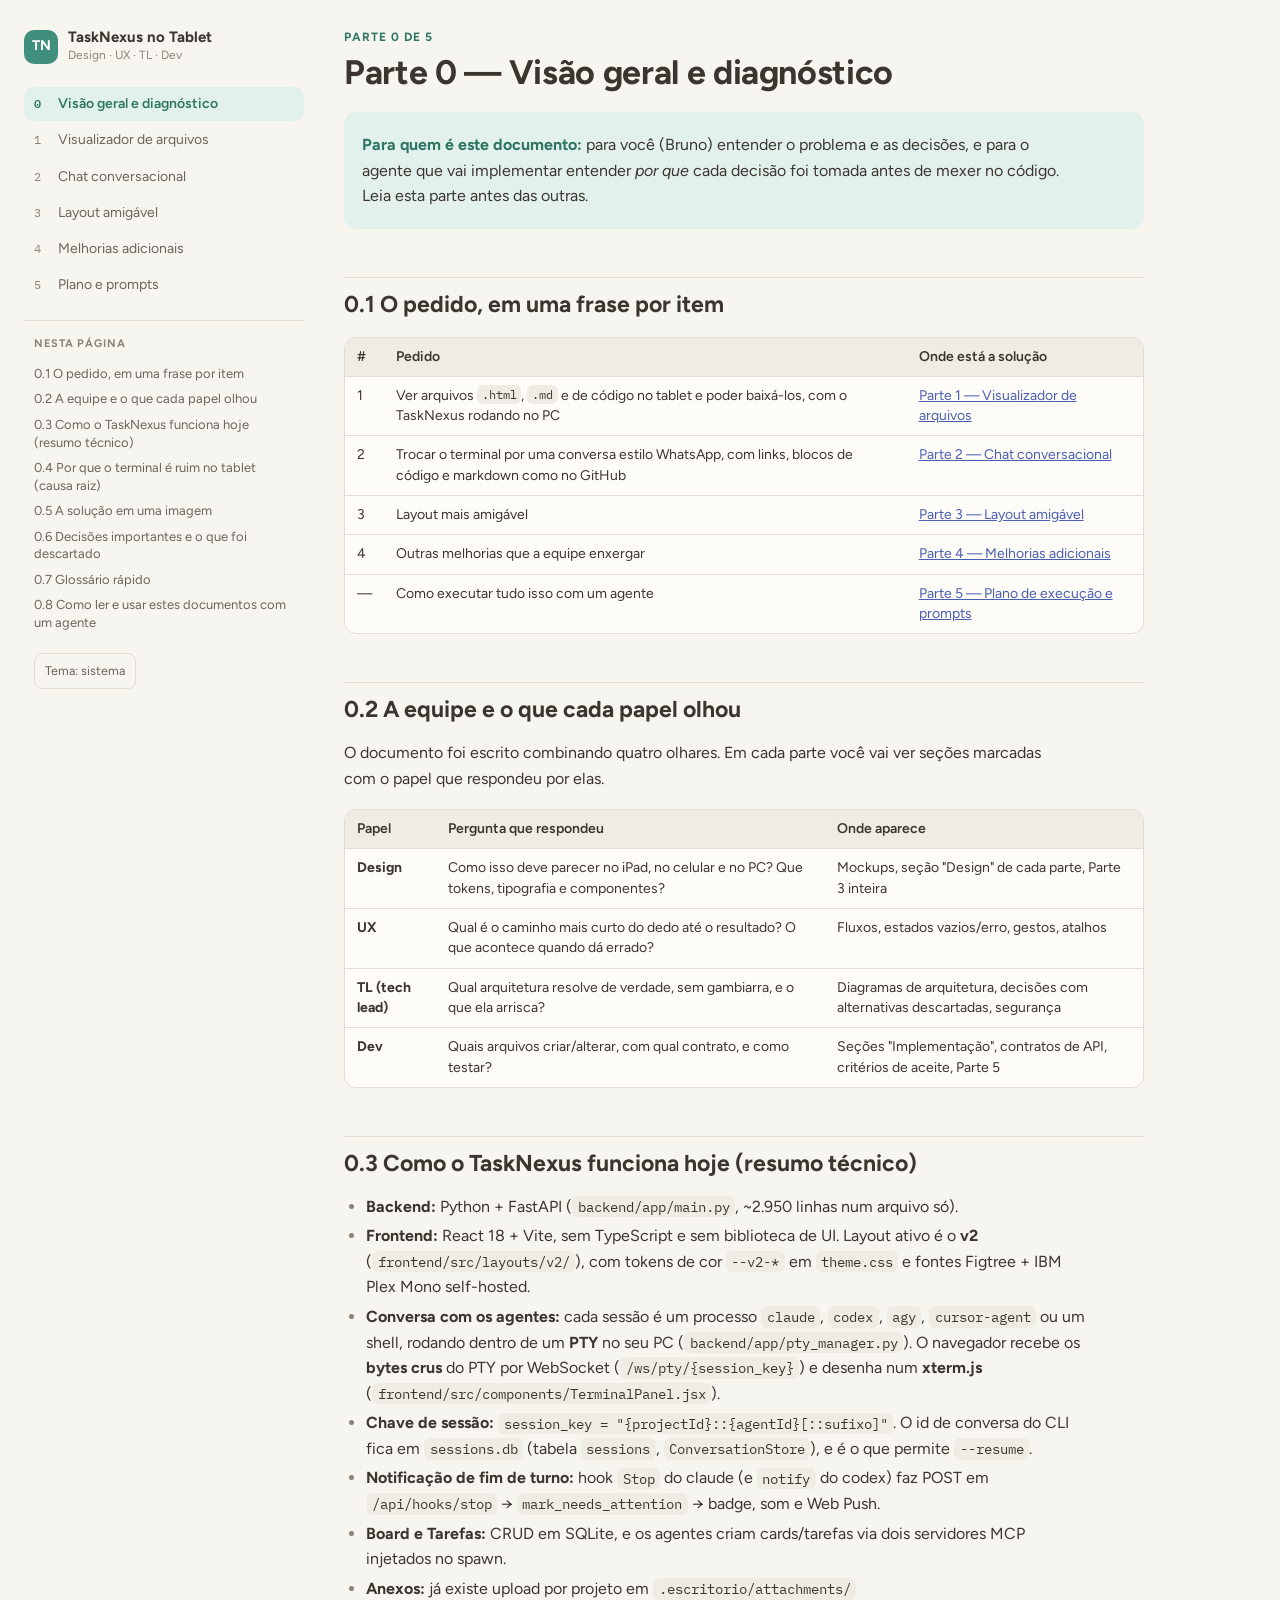
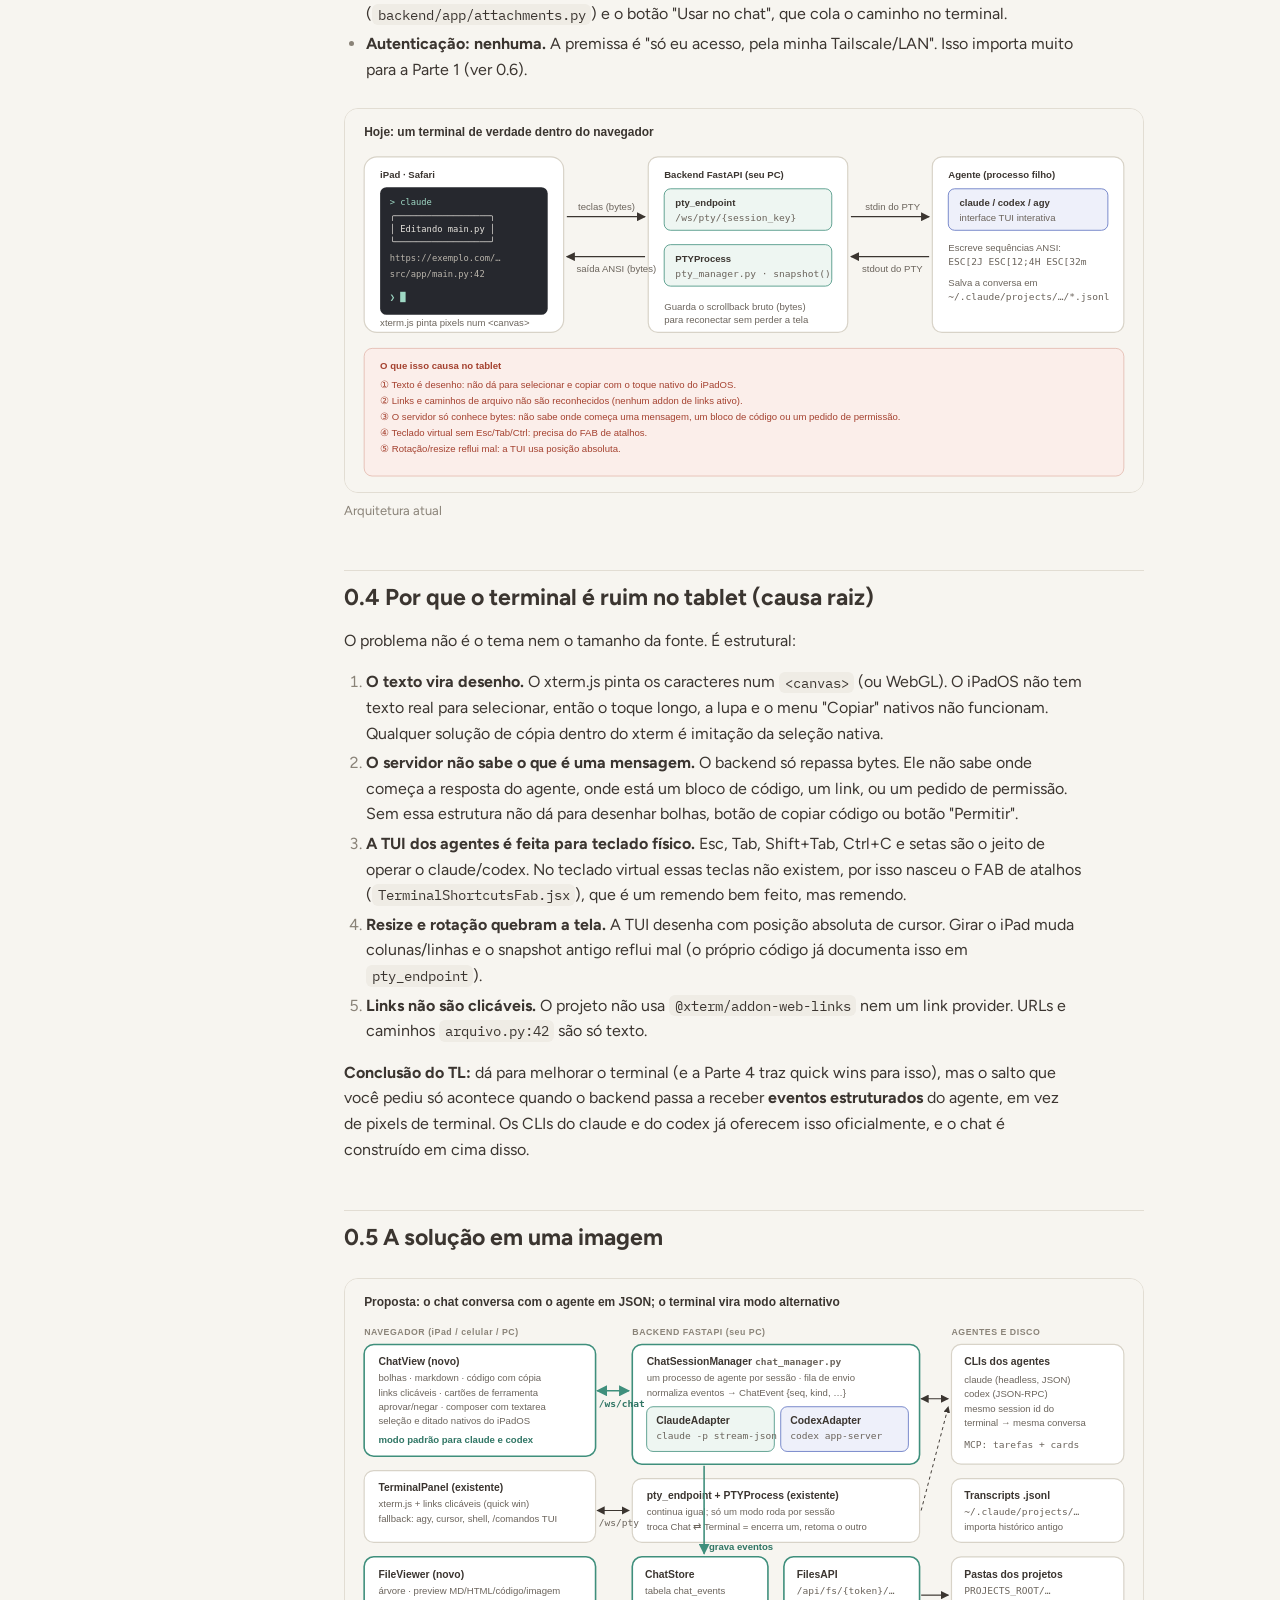
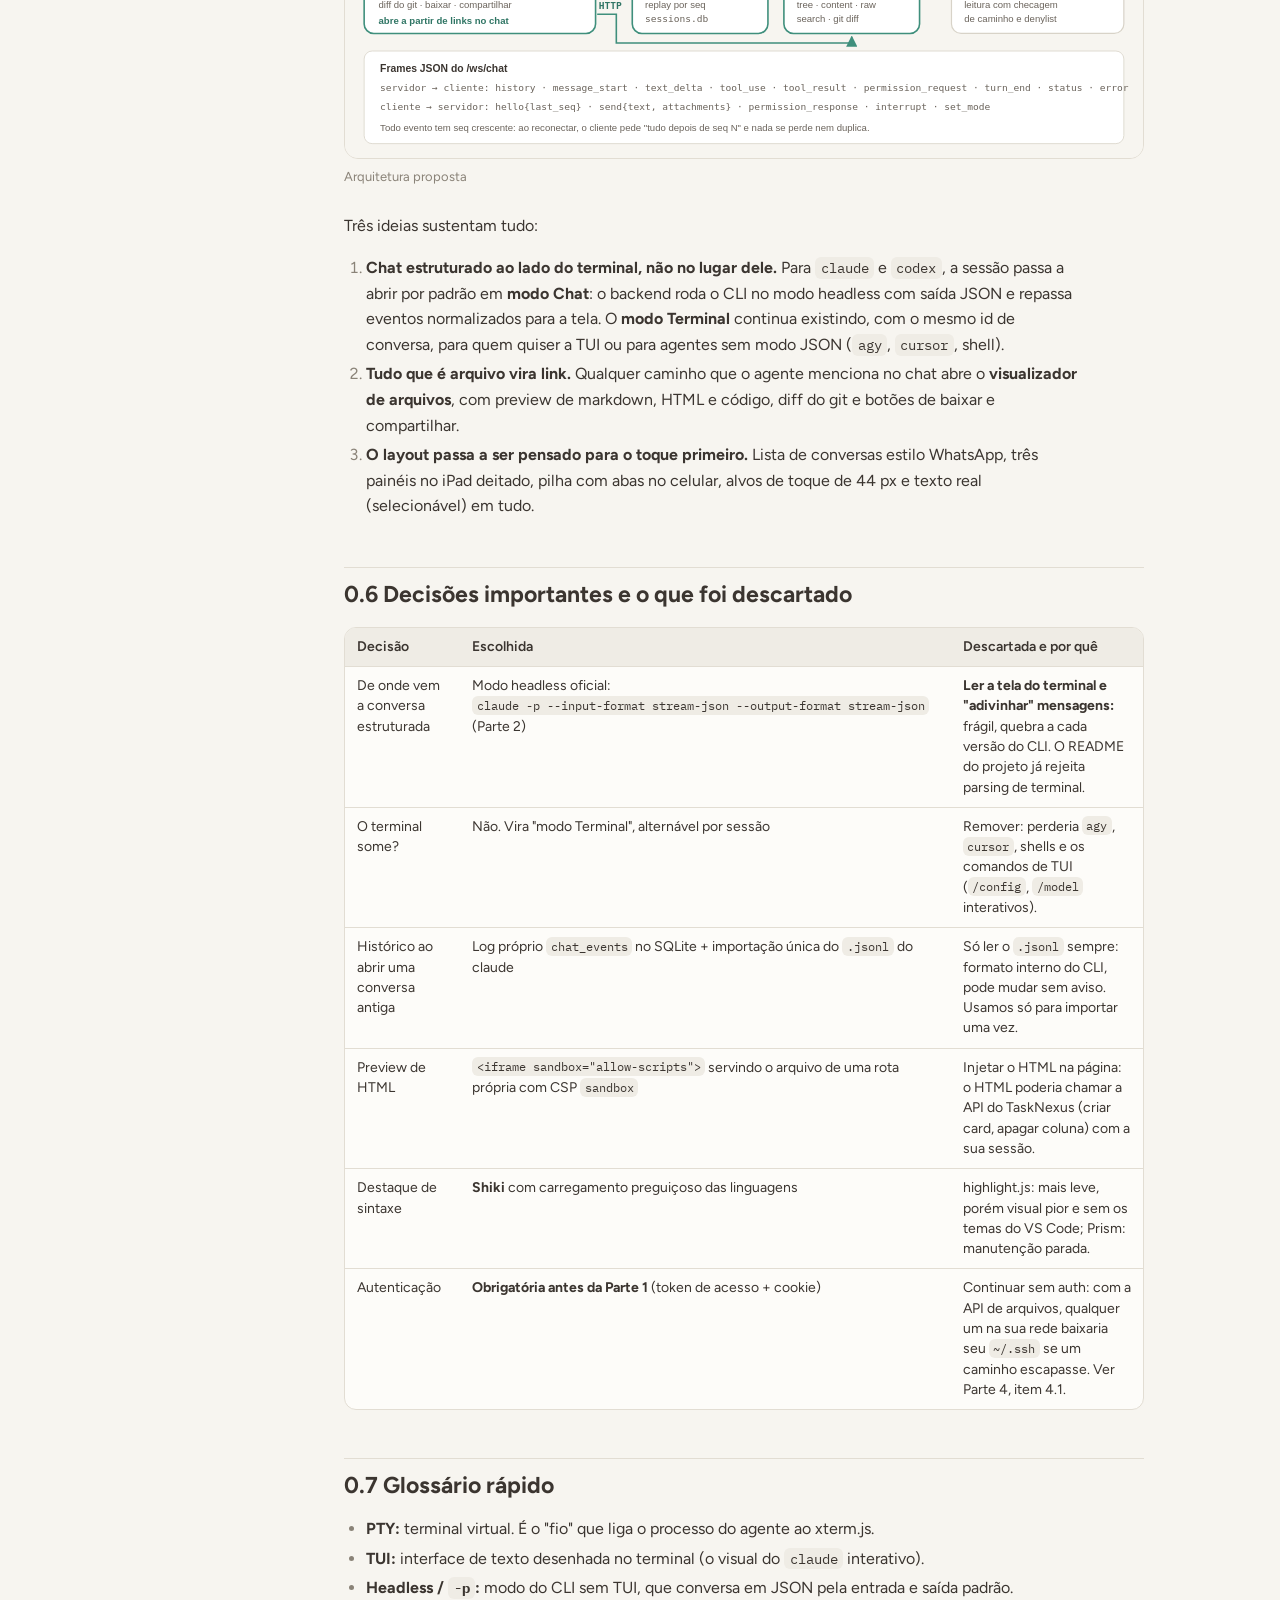
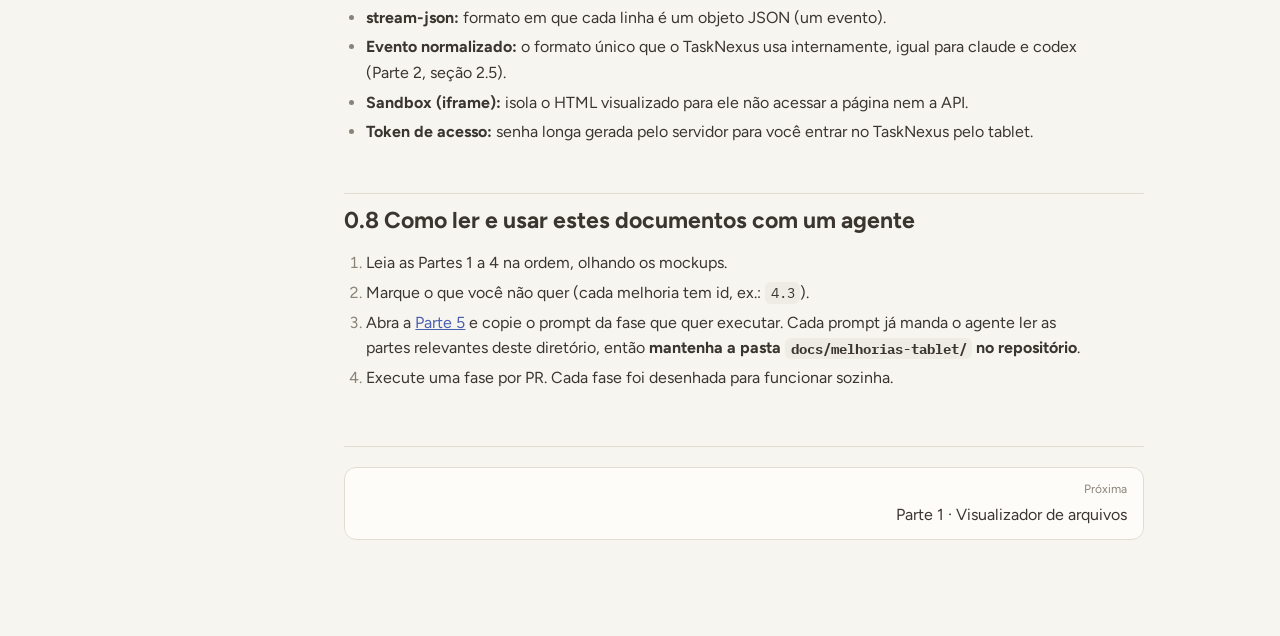
==== docs/melhorias-tablet/00-visao-geral-e-diagnostico.html @ d73e68d2 "docs: plano de melhorias para uso no tablet (chat, arquivos, layout) Documentação em seis partes (MD" ====
<!doctype html>
<html lang="pt-BR">
<head>
<meta charset="utf-8">
<meta name="viewport" content="width=device-width, initial-scale=1, viewport-fit=cover">
<title>TaskNexus no Tablet · Visão geral e diagnóstico</title>
<link rel="preconnect" href="https://fonts.googleapis.com">
<link rel="preconnect" href="https://fonts.gstatic.com" crossorigin>
<link rel="stylesheet" href="https://fonts.googleapis.com/css2?family=Figtree:wght@400;500;600;700&family=IBM+Plex+Mono:wght@400;500&display=swap">
<style>
:root{
  --bg:#f7f5f0; --surface:#fdfcf9; --surface-2:#efece5; --border:#e2ddd3;
  --text:#3b3530; --dim:#6b645c; --faint:#8a8378;
  --accent:#3f8f7c; --accent-strong:#2f7564; --accent-soft:#e3f1ec;
  --accent-2:#4b5fb0; --warn-soft:#fbf3e1; --warn:#c9962d;
  --code-bg:#25272d; --code-fg:#e6e3dd; --code-head:#31343b;
  --shadow:0 1px 2px rgba(60,50,40,.06),0 6px 20px rgba(60,50,40,.06);
}
@media (prefers-color-scheme: dark){
  :root:not([data-theme="light"]){
    color-scheme:dark;
    --bg:#1f2227; --surface:#262a31; --surface-2:#2f343c; --border:#3b414b;
    --text:#e7e8ec; --dim:#b2b6bf; --faint:#8f94a0;
    --accent:#7cc6b1; --accent-strong:#9ad8c6; --accent-soft:#233a35;
    --accent-2:#a3b1ea; --warn-soft:#3a3222; --warn:#e0b85a;
    --code-bg:#17191d; --code-fg:#e6e3dd; --code-head:#22252b;
    --shadow:none;
  }
}
:root[data-theme="dark"]{
  color-scheme:dark;
  --bg:#1f2227; --surface:#262a31; --surface-2:#2f343c; --border:#3b414b;
  --text:#e7e8ec; --dim:#b2b6bf; --faint:#8f94a0;
  --accent:#7cc6b1; --accent-strong:#9ad8c6; --accent-soft:#233a35;
  --accent-2:#a3b1ea; --warn-soft:#3a3222; --warn:#e0b85a;
  --code-bg:#17191d; --code-fg:#e6e3dd; --code-head:#22252b;
  --shadow:none;
}
*{box-sizing:border-box}
html{scroll-behavior:smooth;-webkit-text-size-adjust:100%}
@media (prefers-reduced-motion: reduce){html{scroll-behavior:auto}}
body{margin:0;background:var(--bg);color:var(--text);
  font-family:Figtree,-apple-system,"Segoe UI",Roboto,sans-serif;font-size:16px;line-height:1.6}
a{color:var(--accent-2)}
a:focus-visible,button:focus-visible{outline:2px solid var(--accent);outline-offset:2px;border-radius:4px}
code,pre,kbd{font-family:"IBM Plex Mono",ui-monospace,Menlo,Consolas,monospace}

.shell{display:grid;grid-template-columns:280px minmax(0,1fr);max-width:1320px;margin:0 auto;
  padding-inline:24px;gap:40px}
.side{position:sticky;top:env(safe-area-inset-top,0px);align-self:start;max-height:100vh;overflow:auto;
  padding-block:28px 40px}
.brand{display:flex;align-items:center;gap:10px;text-decoration:none;color:var(--text);margin-bottom:22px}
.brand-mark{width:34px;height:34px;border-radius:10px;background:var(--accent);display:grid;place-items:center;
  color:#fff;font-weight:700;font-size:14px}
.brand b{display:block;font-size:15px;line-height:1.2}
.brand-text>span{display:block;font-size:12px;color:var(--faint)}
.parts{list-style:none;margin:0;padding:0;display:flex;flex-direction:column;gap:2px}
.parts a{display:flex;gap:10px;align-items:baseline;padding:8px 10px;border-radius:10px;text-decoration:none;
  color:var(--dim);font-size:14px;line-height:1.3}
.parts a .n{font-family:"IBM Plex Mono",monospace;font-size:12px;color:var(--faint);min-width:14px}
.parts a:hover{background:var(--surface-2);color:var(--text)}
.parts a.on{background:var(--accent-soft);color:var(--accent-strong);font-weight:600}
.parts a.on .n{color:var(--accent-strong)}
.toc{margin-top:18px;padding-top:14px;border-top:1px solid var(--border)}
.toc-title{font-size:11px;font-weight:700;letter-spacing:.08em;text-transform:uppercase;color:var(--faint);
  margin:0 0 8px 10px}
.toc ul{list-style:none;margin:0;padding:0}
.toc a{display:block;padding:4px 10px;font-size:13px;color:var(--dim);text-decoration:none;line-height:1.35;
  border-radius:8px}
.toc a:hover{color:var(--text);background:var(--surface-2)}
.toc ul ul a{padding-left:22px;font-size:12.5px;color:var(--faint)}
.theme-btn{margin-top:18px;margin-left:10px;font:inherit;font-size:12.5px;color:var(--dim);background:none;
  border:1px solid var(--border);border-radius:8px;padding:6px 10px;cursor:pointer;min-height:36px}

main{padding-block:28px 96px;min-width:0;overflow-x:clip}
.doc{max-width:80ch}
.eyebrow{font-size:12px;font-weight:700;letter-spacing:.08em;text-transform:uppercase;color:var(--accent-strong);
  margin:0 0 6px}
.doc h1{font-size:clamp(26px,3.4vw,34px);line-height:1.2;margin:0 0 18px;text-wrap:balance;letter-spacing:-.01em}
.doc h2{font-size:23px;line-height:1.25;margin:48px 0 12px;padding-top:12px;border-top:1px solid var(--border);
  text-wrap:balance}
.doc h3{font-size:18px;margin:32px 0 8px;text-wrap:balance}
.doc h4{font-size:16px;margin:24px 0 6px}
.doc h1+p,.doc h1+blockquote{margin-top:0}
.doc p,.doc li{max-width:72ch}
.doc ul,.doc ol{padding-left:1.4em}
.doc li{margin:4px 0}
.doc li::marker{color:var(--faint)}
.doc hr{border:0;border-top:1px solid var(--border);margin:40px 0}
.doc blockquote{margin:20px 0;padding:14px 18px;background:var(--accent-soft);border-radius:12px;color:var(--text)}
.doc blockquote p{margin:6px 0}
.doc blockquote strong:first-child{color:var(--accent-strong)}
.doc :not(pre)>code{font-size:.88em;background:var(--surface-2);padding:.12em .38em;border-radius:6px;
  overflow-wrap:anywhere}
.table-wrap{overflow-x:auto;margin:18px 0;border:1px solid var(--border);border-radius:12px;background:var(--surface)}
.doc table{border-collapse:collapse;width:100%;font-size:14px;line-height:1.45}
.doc th,.doc td{padding:9px 12px;text-align:left;vertical-align:top;border-bottom:1px solid var(--border)}
.doc th{background:var(--surface-2);font-weight:600;white-space:nowrap}
.doc tr:last-child td{border-bottom:0}
.doc td code{white-space:nowrap}
.code{position:relative;margin:18px 0;border-radius:12px;background:var(--code-bg);overflow:hidden}
.code-head{display:flex;justify-content:space-between;align-items:center;padding:6px 8px 6px 14px;
  background:var(--code-head);font-size:12px;color:#b9b4ab;font-family:"IBM Plex Mono",monospace}
.copy{font:inherit;font-size:12px;color:#e6e3dd;background:transparent;border:1px solid #4a4e57;border-radius:7px;
  padding:4px 10px;cursor:pointer;min-height:30px}
.copy:hover{background:#3a3e46}
.code pre{margin:0;padding:14px 16px;overflow-x:auto;color:var(--code-fg);font-size:13.5px;line-height:1.55;
  -webkit-overflow-scrolling:touch}
.doc figure{margin:26px 0}
.doc figure img{display:block;width:100%;height:auto;border-radius:14px;border:1px solid var(--border)}
.doc figcaption{font-size:13px;color:var(--faint);margin-top:8px}
.doc input[type=checkbox]{margin-right:6px}
.pager{display:flex;justify-content:space-between;gap:16px;margin-top:56px;padding-top:20px;
  border-top:1px solid var(--border);flex-wrap:wrap}
.pager a{display:flex;flex-direction:column;gap:2px;padding:12px 16px;border:1px solid var(--border);
  border-radius:12px;text-decoration:none;color:var(--text);background:var(--surface);min-width:0;flex:1 1 220px}
.pager a small{color:var(--faint);font-size:12px}
.pager a.next{text-align:right}
.part-sep{margin-top:80px}
.topbar{display:none}

/* Pygments (tema escuro nos dois temas, casa com o bloco de código do chat) */
.hl .k,.hl .kn,.hl .kd,.hl .kr,.hl .kc,.hl .ow{color:#9fd9c5}
.hl .s,.hl .s1,.hl .s2,.hl .sb,.hl .sd,.hl .se,.hl .si,.hl .sh{color:#e7c07b}
.hl .c,.hl .c1,.hl .cm,.hl .ch,.hl .cs{color:#8a8f98;font-style:italic}
.hl .nf,.hl .fm{color:#a9c1ff}
.hl .nc,.hl .nn{color:#f0b5d0}
.hl .m,.hl .mi,.hl .mf{color:#f5a97f}
.hl .nt{color:#9fd9c5}
.hl .na,.hl .nb,.hl .bp{color:#c4b5fd}
.hl .p,.hl .o{color:#cfcac2}
.hl .err{color:inherit;background:none}

@media (max-width:1000px){
  .shell{grid-template-columns:minmax(0,1fr);padding-inline:16px;gap:0}
  .side{display:none}
  .topbar{display:flex;gap:6px;overflow-x:auto;position:sticky;top:env(safe-area-inset-top,0px);z-index:5;
    background:var(--bg);padding:10px 16px;border-bottom:1px solid var(--border);-webkit-overflow-scrolling:touch}
  .topbar a{flex:0 0 auto;padding:7px 12px;border-radius:999px;border:1px solid var(--border);font-size:13px;
    text-decoration:none;color:var(--dim);background:var(--surface);min-height:36px;display:flex;align-items:center}
  .topbar a.on{background:var(--accent-soft);color:var(--accent-strong);border-color:transparent;font-weight:600}
  main{padding-block:20px 72px}
  .doc h2{font-size:21px}
}
</style>
</head>
<body>
<nav class="topbar" aria-label="Partes"><a class="on" href="00-visao-geral-e-diagnostico.html">0 · Visão geral e diagnóstico</a><a href="01-visualizador-de-arquivos.html">1 · Visualizador de arquivos</a><a href="02-chat-conversacional.html">2 · Chat conversacional</a><a href="03-layout-amigavel.html">3 · Layout amigável</a><a href="04-melhorias-adicionais.html">4 · Melhorias adicionais</a><a href="05-plano-de-execucao-e-prompts.html">5 · Plano e prompts</a></nav>
<div class="shell">
  <aside class="side" aria-label="Navegação">
    <a class="brand" href="#top"><span class="brand-mark">TN</span><span class="brand-text"><b>TaskNexus no Tablet</b><span>Design · UX · TL · Dev</span></span></a>
    <ul class="parts"><li><a class="on" href="00-visao-geral-e-diagnostico.html"><span class="n">0</span><span>Visão geral e diagnóstico</span></a></li><li><a href="01-visualizador-de-arquivos.html"><span class="n">1</span><span>Visualizador de arquivos</span></a></li><li><a href="02-chat-conversacional.html"><span class="n">2</span><span>Chat conversacional</span></a></li><li><a href="03-layout-amigavel.html"><span class="n">3</span><span>Layout amigável</span></a></li><li><a href="04-melhorias-adicionais.html"><span class="n">4</span><span>Melhorias adicionais</span></a></li><li><a href="05-plano-de-execucao-e-prompts.html"><span class="n">5</span><span>Plano e prompts</span></a></li></ul>
    <div class="toc"><p class="toc-title">Nesta página</p><ul><li><a href="#01-o-pedido-em-uma-frase-por-item">0.1 O pedido, em uma frase por item</a></li><li><a href="#02-a-equipe-e-o-que-cada-papel-olhou">0.2 A equipe e o que cada papel olhou</a></li><li><a href="#03-como-o-tasknexus-funciona-hoje-resumo-técnico">0.3 Como o TaskNexus funciona hoje (resumo técnico)</a></li><li><a href="#04-por-que-o-terminal-é-ruim-no-tablet-causa-raiz">0.4 Por que o terminal é ruim no tablet (causa raiz)</a></li><li><a href="#05-a-solução-em-uma-imagem">0.5 A solução em uma imagem</a></li><li><a href="#06-decisões-importantes-e-o-que-foi-descartado">0.6 Decisões importantes e o que foi descartado</a></li><li><a href="#07-glossário-rápido">0.7 Glossário rápido</a></li><li><a href="#08-como-ler-e-usar-estes-documentos-com-um-agente">0.8 Como ler e usar estes documentos com um agente</a></li></ul></div>
    <button class="theme-btn" type="button">Tema: sistema</button>
  </aside>
  <main id="top"><article class="doc"><p class="eyebrow">Parte 0 de 5</p><h1 id="parte-0-visão-geral-e-diagnóstico">Parte 0 — Visão geral e diagnóstico</h1>
<blockquote>
<p><strong>Para quem é este documento:</strong> para você (Bruno) entender o problema e as
decisões, e para o agente que vai implementar entender <em>por que</em> cada
decisão foi tomada antes de mexer no código. Leia esta parte antes das outras.</p>
</blockquote>
<h2 id="01-o-pedido-em-uma-frase-por-item">0.1 O pedido, em uma frase por item</h2>
<div class="table-wrap"><table>
<thead>
<tr>
<th>#</th>
<th>Pedido</th>
<th>Onde está a solução</th>
</tr>
</thead>
<tbody>
<tr>
<td>1</td>
<td>Ver arquivos <code>.html</code>, <code>.md</code> e de código no tablet e poder baixá-los, com o TaskNexus rodando no PC</td>
<td><a href="01-visualizador-de-arquivos.html">Parte 1 — Visualizador de arquivos</a></td>
</tr>
<tr>
<td>2</td>
<td>Trocar o terminal por uma conversa estilo WhatsApp, com links, blocos de código e markdown como no GitHub</td>
<td><a href="02-chat-conversacional.html">Parte 2 — Chat conversacional</a></td>
</tr>
<tr>
<td>3</td>
<td>Layout mais amigável</td>
<td><a href="03-layout-amigavel.html">Parte 3 — Layout amigável</a></td>
</tr>
<tr>
<td>4</td>
<td>Outras melhorias que a equipe enxergar</td>
<td><a href="04-melhorias-adicionais.html">Parte 4 — Melhorias adicionais</a></td>
</tr>
<tr>
<td>—</td>
<td>Como executar tudo isso com um agente</td>
<td><a href="05-plano-de-execucao-e-prompts.html">Parte 5 — Plano de execução e prompts</a></td>
</tr>
</tbody>
</table></div>
<h2 id="02-a-equipe-e-o-que-cada-papel-olhou">0.2 A equipe e o que cada papel olhou</h2>
<p>O documento foi escrito combinando quatro olhares. Em cada parte você vai ver
seções marcadas com o papel que respondeu por elas.</p>
<div class="table-wrap"><table>
<thead>
<tr>
<th>Papel</th>
<th>Pergunta que respondeu</th>
<th>Onde aparece</th>
</tr>
</thead>
<tbody>
<tr>
<td><strong>Design</strong></td>
<td>Como isso deve parecer no iPad, no celular e no PC? Que tokens, tipografia e componentes?</td>
<td>Mockups, seção "Design" de cada parte, Parte 3 inteira</td>
</tr>
<tr>
<td><strong>UX</strong></td>
<td>Qual é o caminho mais curto do dedo até o resultado? O que acontece quando dá errado?</td>
<td>Fluxos, estados vazios/erro, gestos, atalhos</td>
</tr>
<tr>
<td><strong>TL (tech lead)</strong></td>
<td>Qual arquitetura resolve de verdade, sem gambiarra, e o que ela arrisca?</td>
<td>Diagramas de arquitetura, decisões com alternativas descartadas, segurança</td>
</tr>
<tr>
<td><strong>Dev</strong></td>
<td>Quais arquivos criar/alterar, com qual contrato, e como testar?</td>
<td>Seções "Implementação", contratos de API, critérios de aceite, Parte 5</td>
</tr>
</tbody>
</table></div>
<h2 id="03-como-o-tasknexus-funciona-hoje-resumo-técnico">0.3 Como o TaskNexus funciona hoje (resumo técnico)</h2>
<ul>
<li><strong>Backend:</strong> Python + FastAPI (<code>backend/app/main.py</code>, ~2.950 linhas num arquivo só).</li>
<li><strong>Frontend:</strong> React 18 + Vite, sem TypeScript e sem biblioteca de UI. Layout
  ativo é o <strong>v2</strong> (<code>frontend/src/layouts/v2/</code>), com tokens de cor <code>--v2-*</code> em
  <code>theme.css</code> e fontes Figtree + IBM Plex Mono self-hosted.</li>
<li><strong>Conversa com os agentes:</strong> cada sessão é um processo <code>claude</code>, <code>codex</code>,
  <code>agy</code>, <code>cursor-agent</code> ou um shell, rodando dentro de um <strong>PTY</strong> no seu PC
  (<code>backend/app/pty_manager.py</code>). O navegador recebe os <strong>bytes crus</strong> do PTY
  por WebSocket (<code>/ws/pty/{session_key}</code>) e desenha num <strong>xterm.js</strong>
  (<code>frontend/src/components/TerminalPanel.jsx</code>).</li>
<li><strong>Chave de sessão:</strong> <code>session_key = "{projectId}::{agentId}[::sufixo]"</code>. O id
  de conversa do CLI fica em <code>sessions.db</code> (tabela <code>sessions</code>,
  <code>ConversationStore</code>), e é o que permite <code>--resume</code>.</li>
<li><strong>Notificação de fim de turno:</strong> hook <code>Stop</code> do claude (e <code>notify</code> do codex)
  faz POST em <code>/api/hooks/stop</code> → <code>mark_needs_attention</code> → badge, som e Web Push.</li>
<li><strong>Board e Tarefas:</strong> CRUD em SQLite, e os agentes criam cards/tarefas via
  dois servidores MCP injetados no spawn.</li>
<li><strong>Anexos:</strong> já existe upload por projeto em <code>.escritorio/attachments/</code>
  (<code>backend/app/attachments.py</code>) e o botão "Usar no chat", que cola o caminho
  no terminal.</li>
<li><strong>Autenticação:</strong> <strong>nenhuma.</strong> A premissa é "só eu acesso, pela minha
  Tailscale/LAN". Isso importa muito para a Parte 1 (ver 0.6).</li>
</ul>
<figure><img src="img/01-arquitetura-atual.svg" alt="Arquitetura atual" loading="lazy"><figcaption>Arquitetura atual</figcaption></figure>
<h2 id="04-por-que-o-terminal-é-ruim-no-tablet-causa-raiz">0.4 Por que o terminal é ruim no tablet (causa raiz)</h2>
<p>O problema não é o tema nem o tamanho da fonte. É estrutural:</p>
<ol>
<li><strong>O texto vira desenho.</strong> O xterm.js pinta os caracteres num <code>&lt;canvas&gt;</code>
   (ou WebGL). O iPadOS não tem texto real para selecionar, então o toque
   longo, a lupa e o menu "Copiar" nativos não funcionam. Qualquer solução
   de cópia dentro do xterm é imitação da seleção nativa.</li>
<li><strong>O servidor não sabe o que é uma mensagem.</strong> O backend só repassa bytes.
   Ele não sabe onde começa a resposta do agente, onde está um bloco de
   código, um link, ou um pedido de permissão. Sem essa estrutura não dá para
   desenhar bolhas, botão de copiar código ou botão "Permitir".</li>
<li><strong>A TUI dos agentes é feita para teclado físico.</strong> Esc, Tab, Shift+Tab,
   Ctrl+C e setas são o jeito de operar o claude/codex. No teclado virtual
   essas teclas não existem, por isso nasceu o FAB de atalhos
   (<code>TerminalShortcutsFab.jsx</code>), que é um remendo bem feito, mas remendo.</li>
<li><strong>Resize e rotação quebram a tela.</strong> A TUI desenha com posição absoluta
   de cursor. Girar o iPad muda colunas/linhas e o snapshot antigo reflui mal
   (o próprio código já documenta isso em <code>pty_endpoint</code>).</li>
<li><strong>Links não são clicáveis.</strong> O projeto não usa <code>@xterm/addon-web-links</code>
   nem um link provider. URLs e caminhos <code>arquivo.py:42</code> são só texto.</li>
</ol>
<p><strong>Conclusão do TL:</strong> dá para melhorar o terminal (e a Parte 4 traz quick wins
para isso), mas o salto que você pediu só acontece quando o backend passa a
receber <strong>eventos estruturados</strong> do agente, em vez de pixels de terminal. Os
CLIs do claude e do codex já oferecem isso oficialmente, e o chat é construído
em cima disso.</p>
<h2 id="05-a-solução-em-uma-imagem">0.5 A solução em uma imagem</h2>
<figure><img src="img/02-arquitetura-proposta.svg" alt="Arquitetura proposta" loading="lazy"><figcaption>Arquitetura proposta</figcaption></figure>
<p>Três ideias sustentam tudo:</p>
<ol>
<li><strong>Chat estruturado ao lado do terminal, não no lugar dele.</strong> Para <code>claude</code>
   e <code>codex</code>, a sessão passa a abrir por padrão em <strong>modo Chat</strong>: o backend
   roda o CLI no modo headless com saída JSON e repassa eventos normalizados
   para a tela. O <strong>modo Terminal</strong> continua existindo, com o mesmo id de
   conversa, para quem quiser a TUI ou para agentes sem modo JSON (<code>agy</code>,
   <code>cursor</code>, shell).</li>
<li><strong>Tudo que é arquivo vira link.</strong> Qualquer caminho que o agente menciona
   no chat abre o <strong>visualizador de arquivos</strong>, com preview de markdown,
   HTML e código, diff do git e botões de baixar e compartilhar.</li>
<li><strong>O layout passa a ser pensado para o toque primeiro.</strong> Lista de conversas
   estilo WhatsApp, três painéis no iPad deitado, pilha com abas no celular,
   alvos de toque de 44 px e texto real (selecionável) em tudo.</li>
</ol>
<h2 id="06-decisões-importantes-e-o-que-foi-descartado">0.6 Decisões importantes e o que foi descartado</h2>
<div class="table-wrap"><table>
<thead>
<tr>
<th>Decisão</th>
<th>Escolhida</th>
<th>Descartada e por quê</th>
</tr>
</thead>
<tbody>
<tr>
<td>De onde vem a conversa estruturada</td>
<td>Modo headless oficial: <code>claude -p --input-format stream-json --output-format stream-json</code> (Parte 2)</td>
<td><strong>Ler a tela do terminal e "adivinhar" mensagens:</strong> frágil, quebra a cada versão do CLI. O README do projeto já rejeita parsing de terminal.</td>
</tr>
<tr>
<td>O terminal some?</td>
<td>Não. Vira "modo Terminal", alternável por sessão</td>
<td>Remover: perderia <code>agy</code>, <code>cursor</code>, shells e os comandos de TUI (<code>/config</code>, <code>/model</code> interativos).</td>
</tr>
<tr>
<td>Histórico ao abrir uma conversa antiga</td>
<td>Log próprio <code>chat_events</code> no SQLite + importação única do <code>.jsonl</code> do claude</td>
<td>Só ler o <code>.jsonl</code> sempre: formato interno do CLI, pode mudar sem aviso. Usamos só para importar uma vez.</td>
</tr>
<tr>
<td>Preview de HTML</td>
<td><code>&lt;iframe sandbox="allow-scripts"&gt;</code> servindo o arquivo de uma rota própria com CSP <code>sandbox</code></td>
<td>Injetar o HTML na página: o HTML poderia chamar a API do TaskNexus (criar card, apagar coluna) com a sua sessão.</td>
</tr>
<tr>
<td>Destaque de sintaxe</td>
<td><strong>Shiki</strong> com carregamento preguiçoso das linguagens</td>
<td>highlight.js: mais leve, porém visual pior e sem os temas do VS Code; Prism: manutenção parada.</td>
</tr>
<tr>
<td>Autenticação</td>
<td><strong>Obrigatória antes da Parte 1</strong> (token de acesso + cookie)</td>
<td>Continuar sem auth: com a API de arquivos, qualquer um na sua rede baixaria seu <code>~/.ssh</code> se um caminho escapasse. Ver Parte 4, item 4.1.</td>
</tr>
</tbody>
</table></div>
<h2 id="07-glossário-rápido">0.7 Glossário rápido</h2>
<ul>
<li><strong>PTY:</strong> terminal virtual. É o "fio" que liga o processo do agente ao xterm.js.</li>
<li><strong>TUI:</strong> interface de texto desenhada no terminal (o visual do <code>claude</code> interativo).</li>
<li><strong>Headless / <code>-p</code>:</strong> modo do CLI sem TUI, que conversa em JSON pela entrada e saída padrão.</li>
<li><strong>stream-json:</strong> formato em que cada linha é um objeto JSON (um evento).</li>
<li><strong>Evento normalizado:</strong> o formato único que o TaskNexus usa internamente, igual para claude e codex (Parte 2, seção 2.5).</li>
<li><strong>Sandbox (iframe):</strong> isola o HTML visualizado para ele não acessar a página nem a API.</li>
<li><strong>Token de acesso:</strong> senha longa gerada pelo servidor para você entrar no TaskNexus pelo tablet.</li>
</ul>
<h2 id="08-como-ler-e-usar-estes-documentos-com-um-agente">0.8 Como ler e usar estes documentos com um agente</h2>
<ol>
<li>Leia as Partes 1 a 4 na ordem, olhando os mockups.</li>
<li>Marque o que você não quer (cada melhoria tem id, ex.: <code>4.3</code>).</li>
<li>Abra a <a href="05-plano-de-execucao-e-prompts.html">Parte 5</a> e copie o prompt da fase
   que quer executar. Cada prompt já manda o agente ler as partes relevantes
   deste diretório, então <strong>mantenha a pasta <code>docs/melhorias-tablet/</code> no repositório</strong>.</li>
<li>Execute uma fase por PR. Cada fase foi desenhada para funcionar sozinha.</li>
</ol><div class="pager"><a class="next" href="01-visualizador-de-arquivos.html"><small>Próxima</small>Parte 1 · Visualizador de arquivos</a></div></article></main>
</div>
<script>
document.querySelectorAll('.copy').forEach(function(btn){
  btn.addEventListener('click',function(){
    var pre=btn.closest('.code').querySelector('pre');
    var text=pre.innerText;
    function done(){btn.textContent='Copiado';setTimeout(function(){btn.textContent='Copiar'},1400)}
    function fallback(){var r=document.createRange();r.selectNodeContents(pre);var s=getSelection();
      s.removeAllRanges();s.addRange(r);btn.textContent='Selecionado';}
    try{navigator.clipboard.writeText(text).then(done,fallback)}catch(e){fallback()}
  });
});
(function(){
  var btn=document.querySelector('.theme-btn'); if(!btn) return;
  var root=document.documentElement, key='tn-doc-theme';
  function label(){var t=root.getAttribute('data-theme');btn.textContent=t==='dark'?'Tema: escuro':t==='light'?'Tema: claro':'Tema: sistema'}
  try{var saved=localStorage.getItem(key); if(saved) root.setAttribute('data-theme',saved);}catch(e){}
  label();
  btn.addEventListener('click',function(){
    var t=root.getAttribute('data-theme'); var n=!t?'dark':t==='dark'?'light':null;
    if(n) root.setAttribute('data-theme',n); else root.removeAttribute('data-theme');
    try{n?localStorage.setItem(key,n):localStorage.removeItem(key)}catch(e){}
    label();
  });
})();
</script>
</body>
</html>
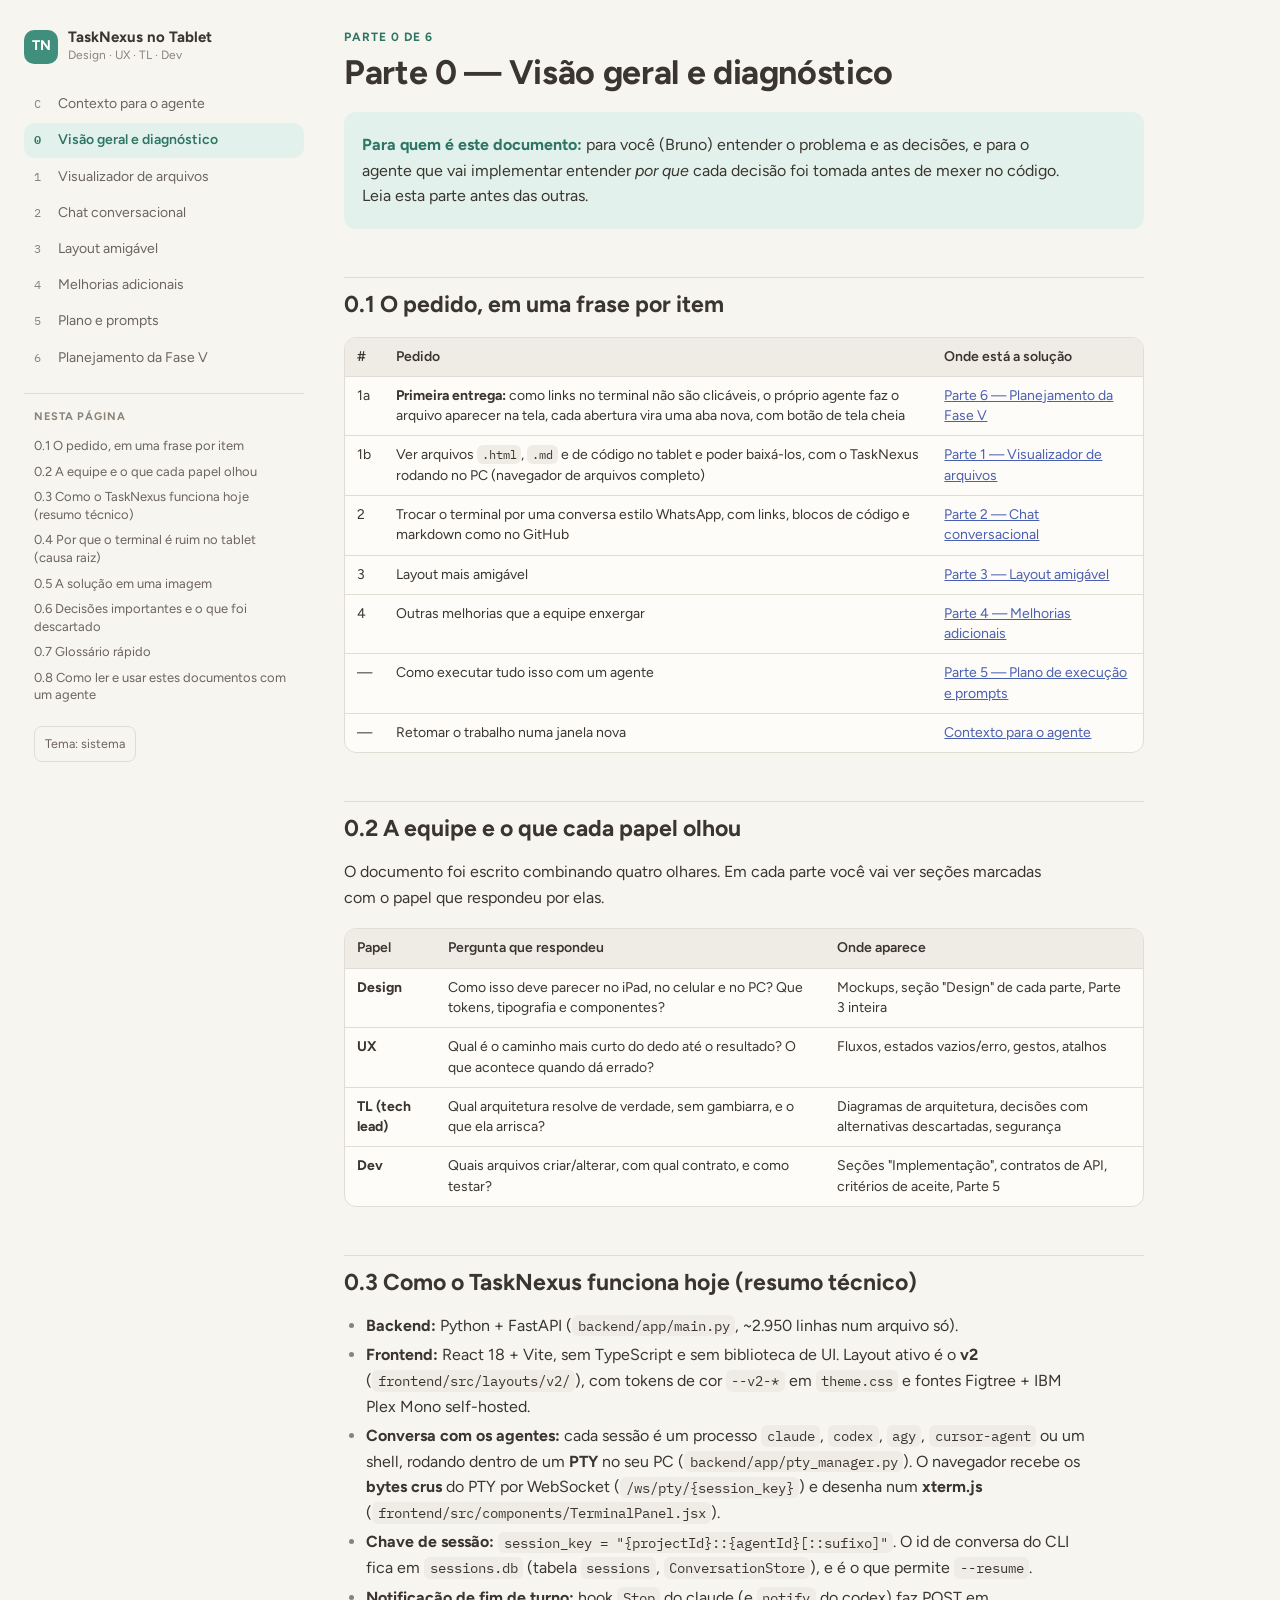
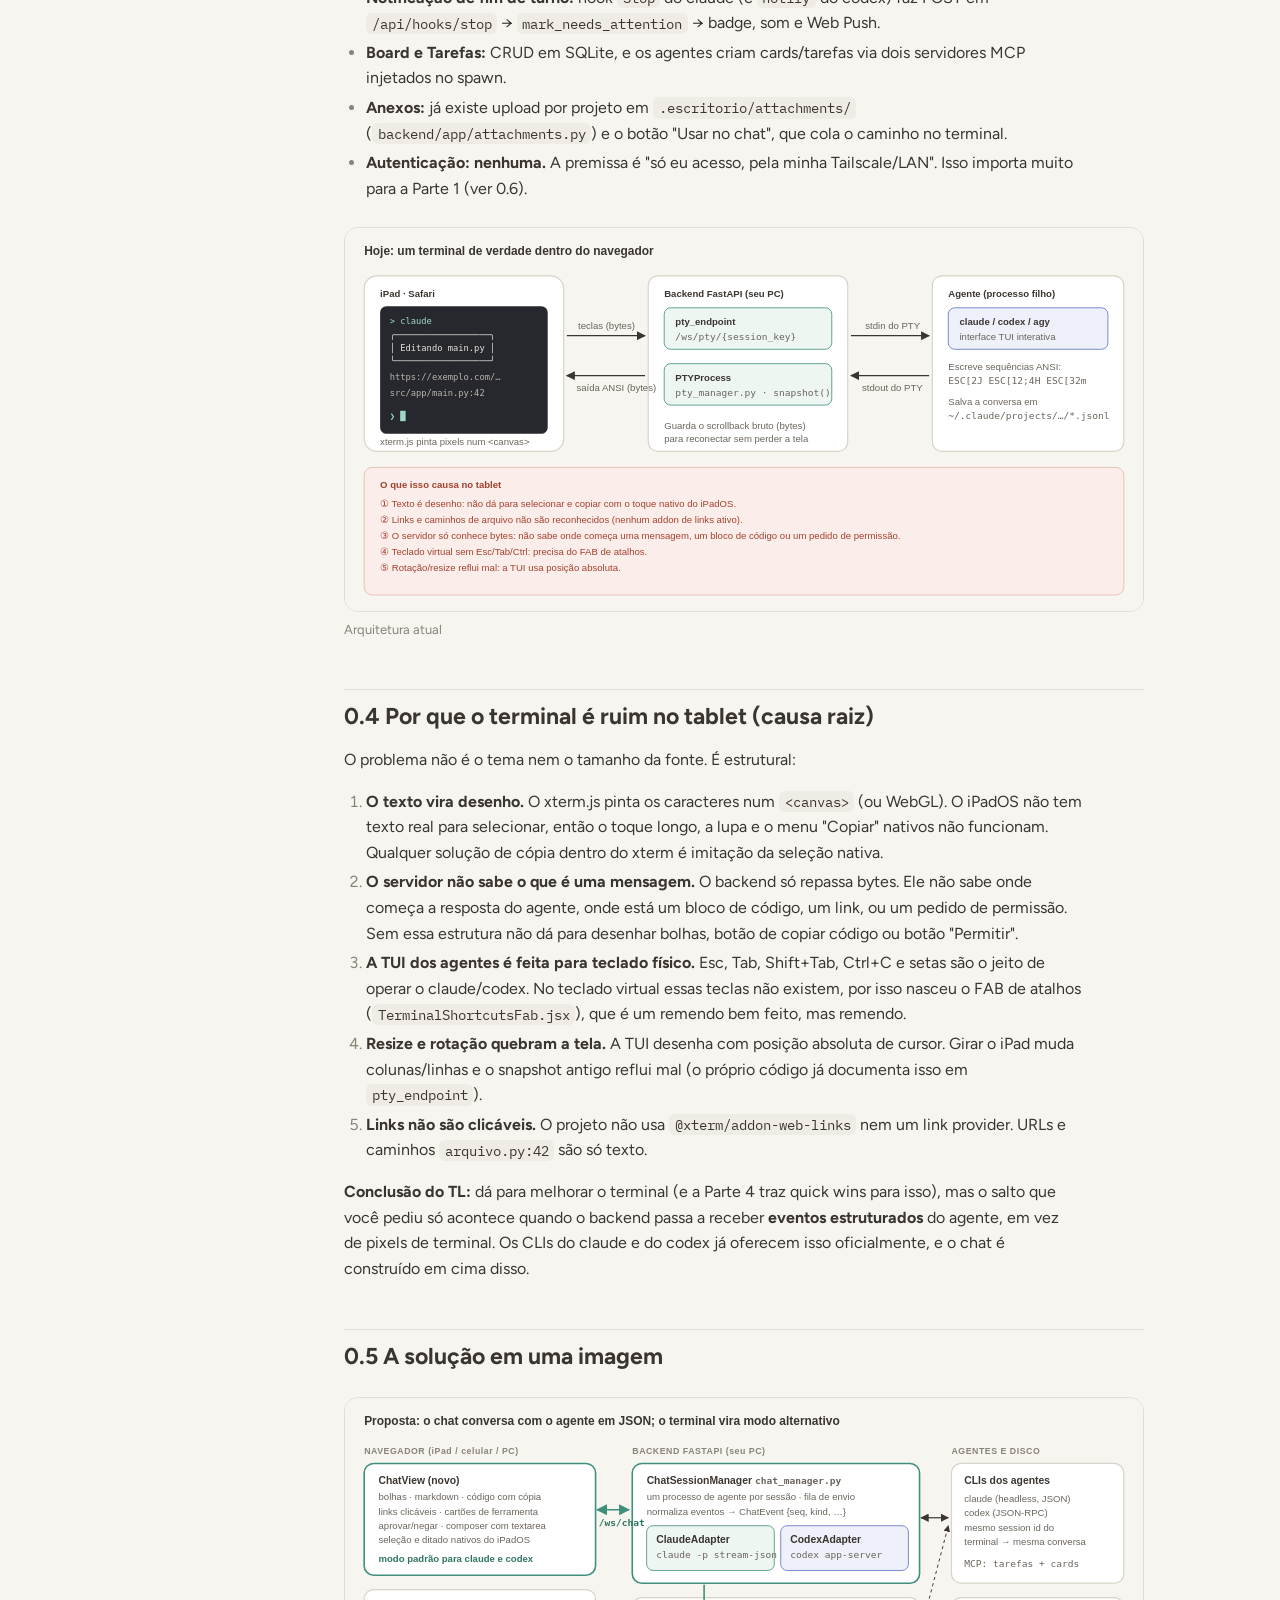
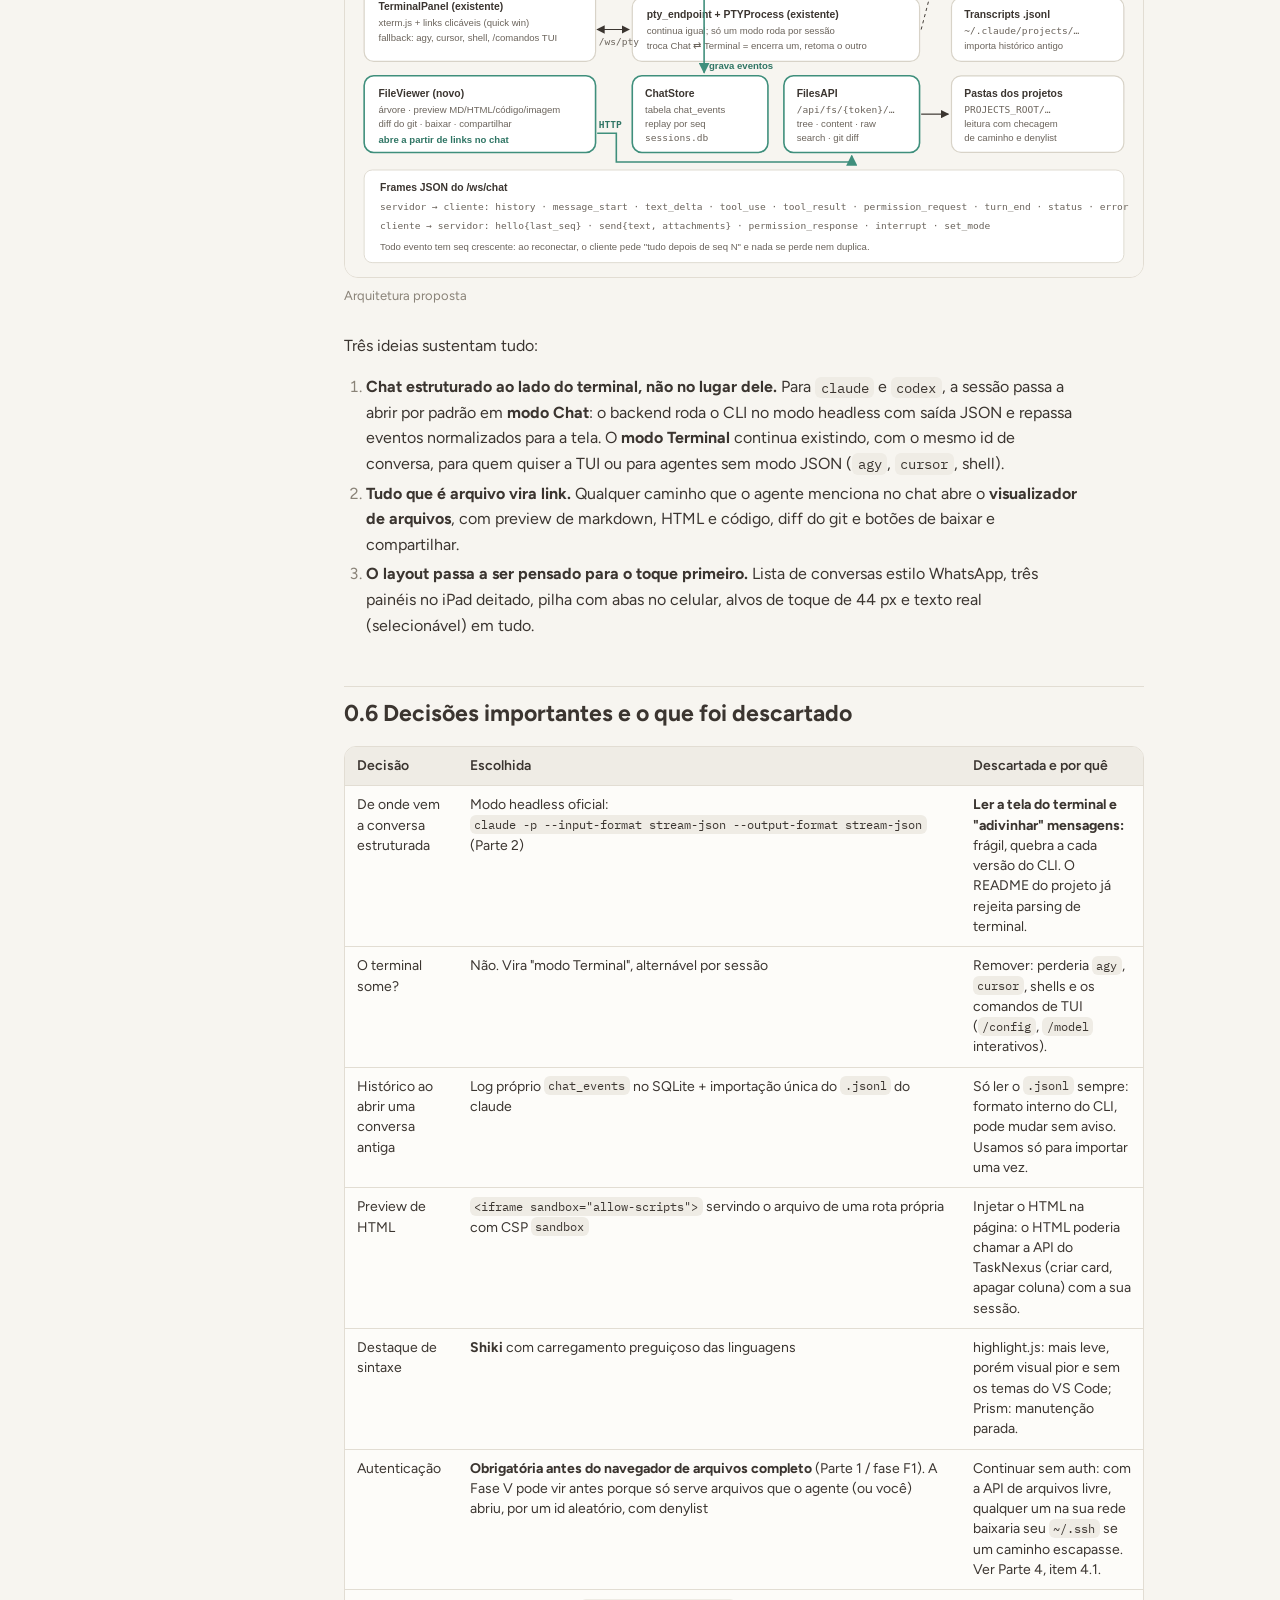
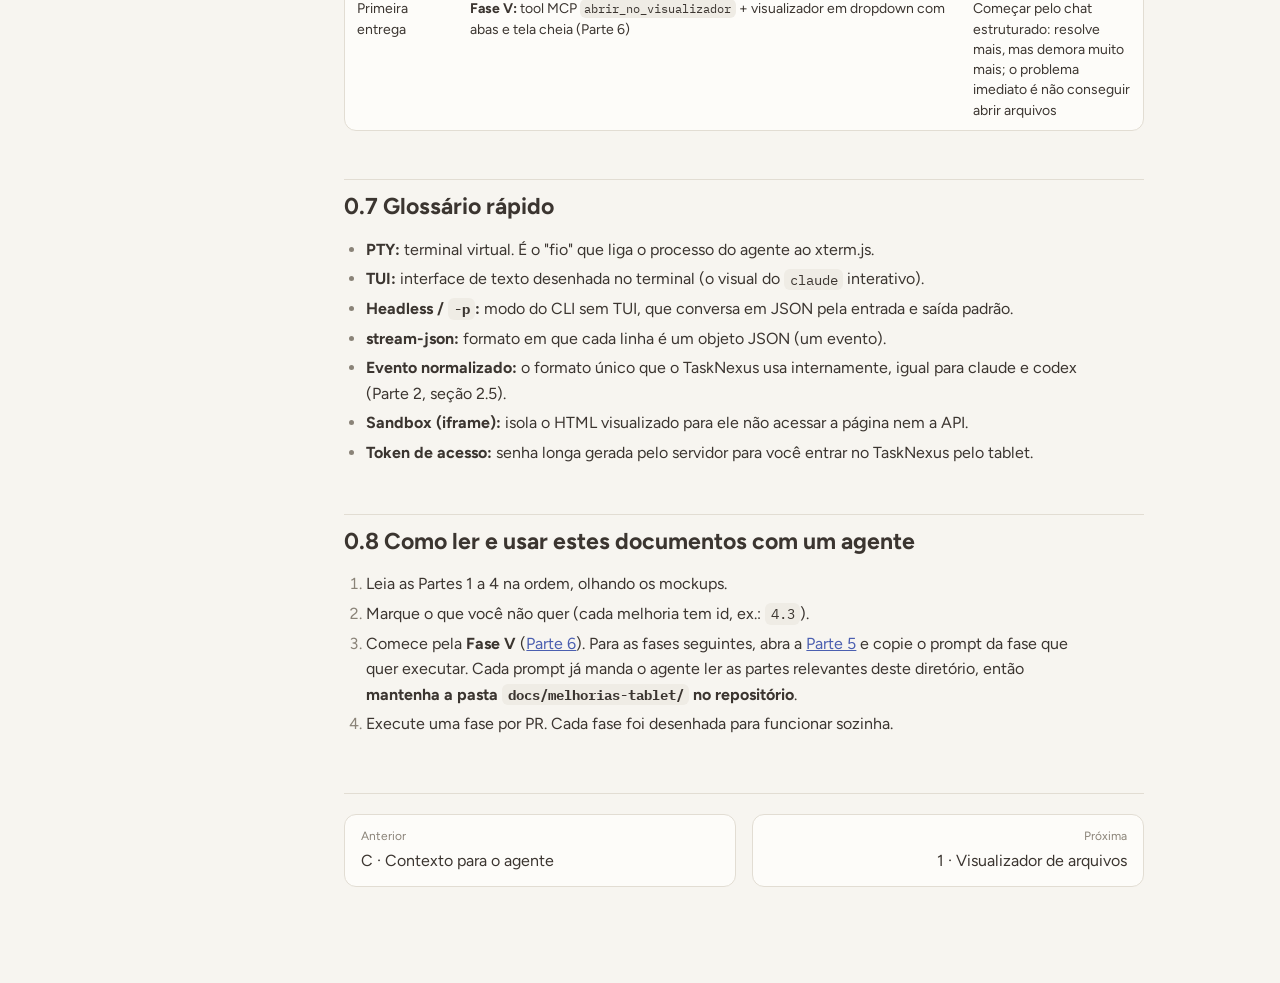
==== commit 7c31af4c: "docs: Fase V (agente abre arquivos na tela) + contexto para retomar - Nova Parte 6: planejamento de " ====
--- a/docs/melhorias-tablet/00-visao-geral-e-diagnostico.html
+++ b/docs/melhorias-tablet/00-visao-geral-e-diagnostico.html
@@ -145,15 +145,15 @@
 </style>
 </head>
 <body>
-<nav class="topbar" aria-label="Partes"><a class="on" href="00-visao-geral-e-diagnostico.html">0 · Visão geral e diagnóstico</a><a href="01-visualizador-de-arquivos.html">1 · Visualizador de arquivos</a><a href="02-chat-conversacional.html">2 · Chat conversacional</a><a href="03-layout-amigavel.html">3 · Layout amigável</a><a href="04-melhorias-adicionais.html">4 · Melhorias adicionais</a><a href="05-plano-de-execucao-e-prompts.html">5 · Plano e prompts</a></nav>
+<nav class="topbar" aria-label="Partes"><a href="CONTEXTO-PARA-AGENTE.html">C · Contexto para o agente</a><a class="on" href="00-visao-geral-e-diagnostico.html">0 · Visão geral e diagnóstico</a><a href="01-visualizador-de-arquivos.html">1 · Visualizador de arquivos</a><a href="02-chat-conversacional.html">2 · Chat conversacional</a><a href="03-layout-amigavel.html">3 · Layout amigável</a><a href="04-melhorias-adicionais.html">4 · Melhorias adicionais</a><a href="05-plano-de-execucao-e-prompts.html">5 · Plano e prompts</a><a href="06-planejamento-fase-v.html">6 · Planejamento da Fase V</a></nav>
 <div class="shell">
   <aside class="side" aria-label="Navegação">
     <a class="brand" href="#top"><span class="brand-mark">TN</span><span class="brand-text"><b>TaskNexus no Tablet</b><span>Design · UX · TL · Dev</span></span></a>
-    <ul class="parts"><li><a class="on" href="00-visao-geral-e-diagnostico.html"><span class="n">0</span><span>Visão geral e diagnóstico</span></a></li><li><a href="01-visualizador-de-arquivos.html"><span class="n">1</span><span>Visualizador de arquivos</span></a></li><li><a href="02-chat-conversacional.html"><span class="n">2</span><span>Chat conversacional</span></a></li><li><a href="03-layout-amigavel.html"><span class="n">3</span><span>Layout amigável</span></a></li><li><a href="04-melhorias-adicionais.html"><span class="n">4</span><span>Melhorias adicionais</span></a></li><li><a href="05-plano-de-execucao-e-prompts.html"><span class="n">5</span><span>Plano e prompts</span></a></li></ul>
+    <ul class="parts"><li><a href="CONTEXTO-PARA-AGENTE.html"><span class="n">C</span><span>Contexto para o agente</span></a></li><li><a class="on" href="00-visao-geral-e-diagnostico.html"><span class="n">0</span><span>Visão geral e diagnóstico</span></a></li><li><a href="01-visualizador-de-arquivos.html"><span class="n">1</span><span>Visualizador de arquivos</span></a></li><li><a href="02-chat-conversacional.html"><span class="n">2</span><span>Chat conversacional</span></a></li><li><a href="03-layout-amigavel.html"><span class="n">3</span><span>Layout amigável</span></a></li><li><a href="04-melhorias-adicionais.html"><span class="n">4</span><span>Melhorias adicionais</span></a></li><li><a href="05-plano-de-execucao-e-prompts.html"><span class="n">5</span><span>Plano e prompts</span></a></li><li><a href="06-planejamento-fase-v.html"><span class="n">6</span><span>Planejamento da Fase V</span></a></li></ul>
     <div class="toc"><p class="toc-title">Nesta página</p><ul><li><a href="#01-o-pedido-em-uma-frase-por-item">0.1 O pedido, em uma frase por item</a></li><li><a href="#02-a-equipe-e-o-que-cada-papel-olhou">0.2 A equipe e o que cada papel olhou</a></li><li><a href="#03-como-o-tasknexus-funciona-hoje-resumo-técnico">0.3 Como o TaskNexus funciona hoje (resumo técnico)</a></li><li><a href="#04-por-que-o-terminal-é-ruim-no-tablet-causa-raiz">0.4 Por que o terminal é ruim no tablet (causa raiz)</a></li><li><a href="#05-a-solução-em-uma-imagem">0.5 A solução em uma imagem</a></li><li><a href="#06-decisões-importantes-e-o-que-foi-descartado">0.6 Decisões importantes e o que foi descartado</a></li><li><a href="#07-glossário-rápido">0.7 Glossário rápido</a></li><li><a href="#08-como-ler-e-usar-estes-documentos-com-um-agente">0.8 Como ler e usar estes documentos com um agente</a></li></ul></div>
     <button class="theme-btn" type="button">Tema: sistema</button>
   </aside>
-  <main id="top"><article class="doc"><p class="eyebrow">Parte 0 de 5</p><h1 id="parte-0-visão-geral-e-diagnóstico">Parte 0 — Visão geral e diagnóstico</h1>
+  <main id="top"><article class="doc"><p class="eyebrow">Parte 0 de 6</p><h1 id="parte-0-visão-geral-e-diagnóstico">Parte 0 — Visão geral e diagnóstico</h1>
 <blockquote>
 <p><strong>Para quem é este documento:</strong> para você (Bruno) entender o problema e as
 decisões, e para o agente que vai implementar entender <em>por que</em> cada
@@ -170,8 +170,13 @@
 </thead>
 <tbody>
 <tr>
-<td>1</td>
-<td>Ver arquivos <code>.html</code>, <code>.md</code> e de código no tablet e poder baixá-los, com o TaskNexus rodando no PC</td>
+<td>1a</td>
+<td><strong>Primeira entrega:</strong> como links no terminal não são clicáveis, o próprio agente faz o arquivo aparecer na tela, cada abertura vira uma aba nova, com botão de tela cheia</td>
+<td><a href="06-planejamento-fase-v.html">Parte 6 — Planejamento da Fase V</a></td>
+</tr>
+<tr>
+<td>1b</td>
+<td>Ver arquivos <code>.html</code>, <code>.md</code> e de código no tablet e poder baixá-los, com o TaskNexus rodando no PC (navegador de arquivos completo)</td>
 <td><a href="01-visualizador-de-arquivos.html">Parte 1 — Visualizador de arquivos</a></td>
 </tr>
 <tr>
@@ -193,6 +198,11 @@
 <td>—</td>
 <td>Como executar tudo isso com um agente</td>
 <td><a href="05-plano-de-execucao-e-prompts.html">Parte 5 — Plano de execução e prompts</a></td>
+</tr>
+<tr>
+<td>—</td>
+<td>Retomar o trabalho numa janela nova</td>
+<td><a href="CONTEXTO-PARA-AGENTE.html">Contexto para o agente</a></td>
 </tr>
 </tbody>
 </table></div>
@@ -335,8 +345,13 @@
 </tr>
 <tr>
 <td>Autenticação</td>
-<td><strong>Obrigatória antes da Parte 1</strong> (token de acesso + cookie)</td>
-<td>Continuar sem auth: com a API de arquivos, qualquer um na sua rede baixaria seu <code>~/.ssh</code> se um caminho escapasse. Ver Parte 4, item 4.1.</td>
+<td><strong>Obrigatória antes do navegador de arquivos completo</strong> (Parte 1 / fase F1). A Fase V pode vir antes porque só serve arquivos que o agente (ou você) abriu, por um id aleatório, com denylist</td>
+<td>Continuar sem auth: com a API de arquivos livre, qualquer um na sua rede baixaria seu <code>~/.ssh</code> se um caminho escapasse. Ver Parte 4, item 4.1.</td>
+</tr>
+<tr>
+<td>Primeira entrega</td>
+<td><strong>Fase V:</strong> tool MCP <code>abrir_no_visualizador</code> + visualizador em dropdown com abas e tela cheia (Parte 6)</td>
+<td>Começar pelo chat estruturado: resolve mais, mas demora muito mais; o problema imediato é não conseguir abrir arquivos</td>
 </tr>
 </tbody>
 </table></div>
@@ -354,11 +369,12 @@
 <ol>
 <li>Leia as Partes 1 a 4 na ordem, olhando os mockups.</li>
 <li>Marque o que você não quer (cada melhoria tem id, ex.: <code>4.3</code>).</li>
-<li>Abra a <a href="05-plano-de-execucao-e-prompts.html">Parte 5</a> e copie o prompt da fase
+<li>Comece pela <strong>Fase V</strong> (<a href="06-planejamento-fase-v.html">Parte 6</a>). Para as
+   fases seguintes, abra a <a href="05-plano-de-execucao-e-prompts.html">Parte 5</a> e copie o prompt da fase
    que quer executar. Cada prompt já manda o agente ler as partes relevantes
    deste diretório, então <strong>mantenha a pasta <code>docs/melhorias-tablet/</code> no repositório</strong>.</li>
 <li>Execute uma fase por PR. Cada fase foi desenhada para funcionar sozinha.</li>
-</ol><div class="pager"><a class="next" href="01-visualizador-de-arquivos.html"><small>Próxima</small>Parte 1 · Visualizador de arquivos</a></div></article></main>
+</ol><div class="pager"><a href="CONTEXTO-PARA-AGENTE.html"><small>Anterior</small>C · Contexto para o agente</a><a class="next" href="01-visualizador-de-arquivos.html"><small>Próxima</small>1 · Visualizador de arquivos</a></div></article></main>
 </div>
 <script>
 document.querySelectorAll('.copy').forEach(function(btn){
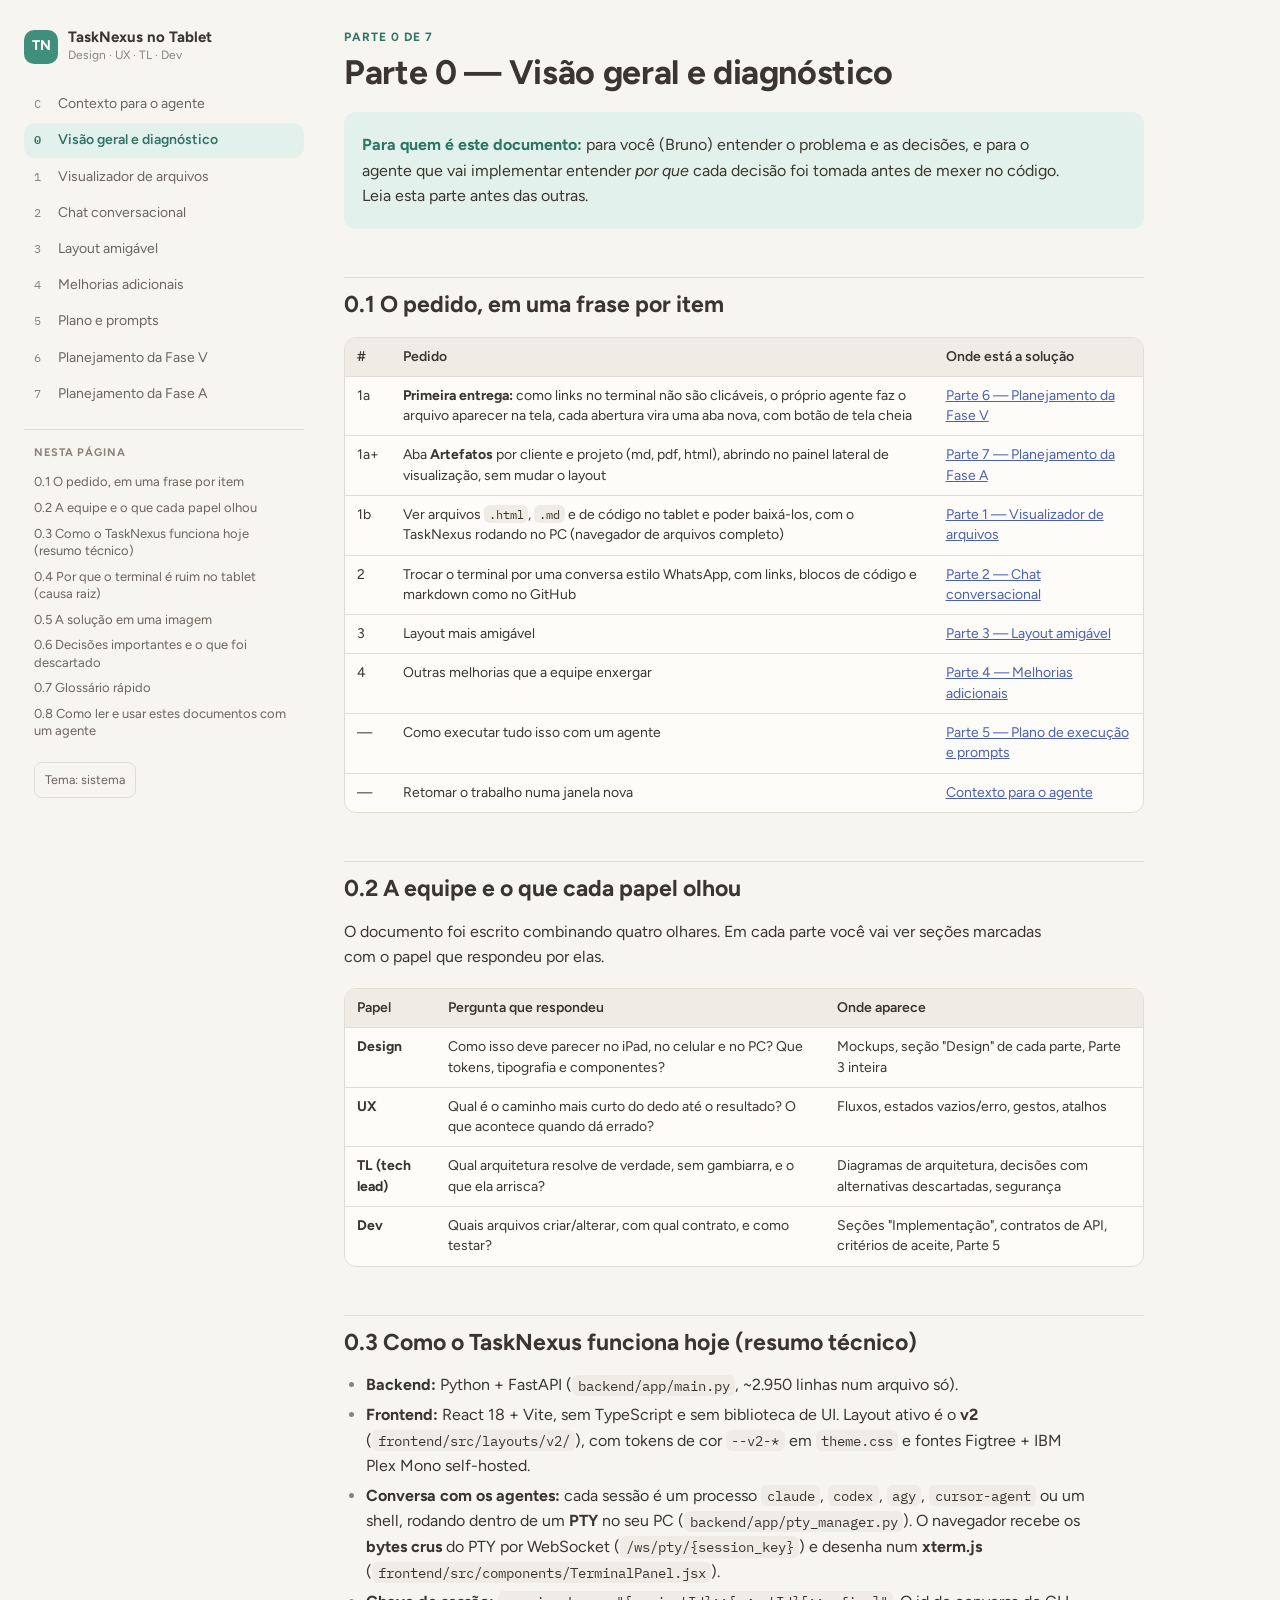
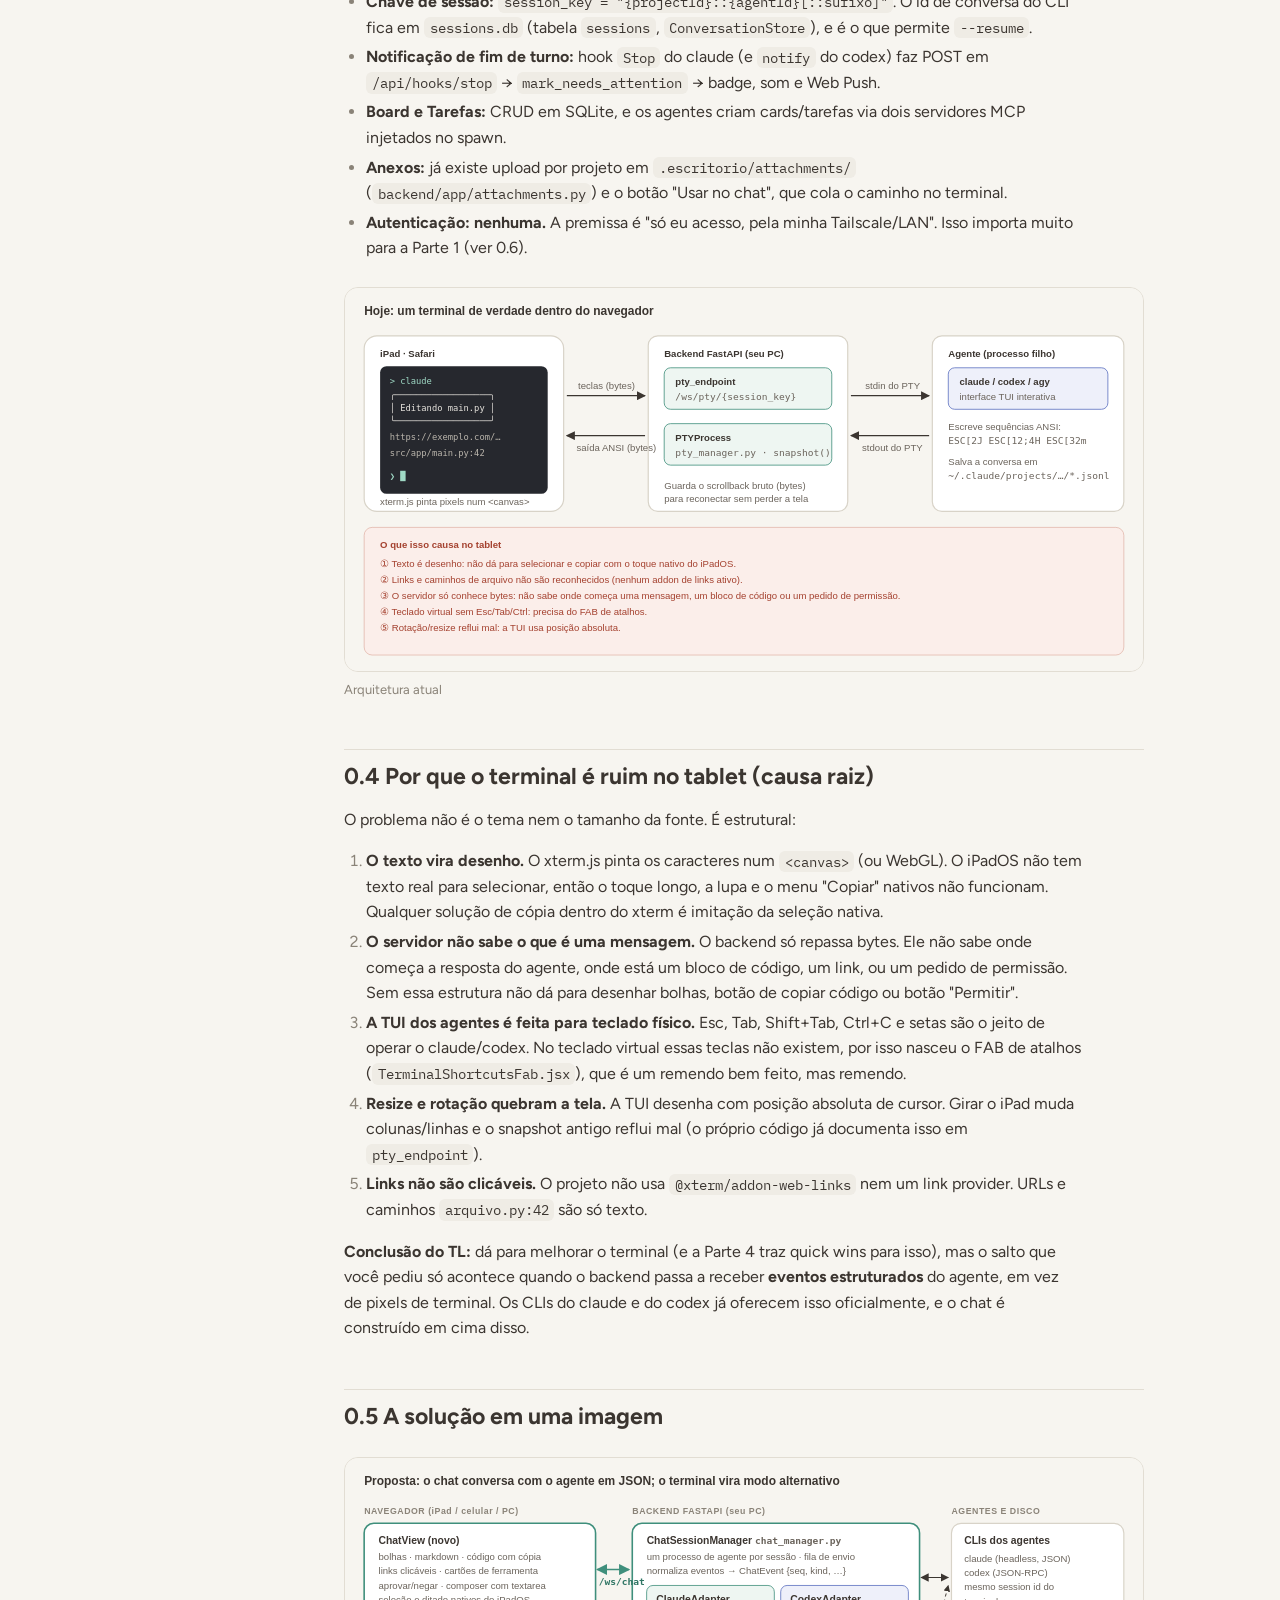
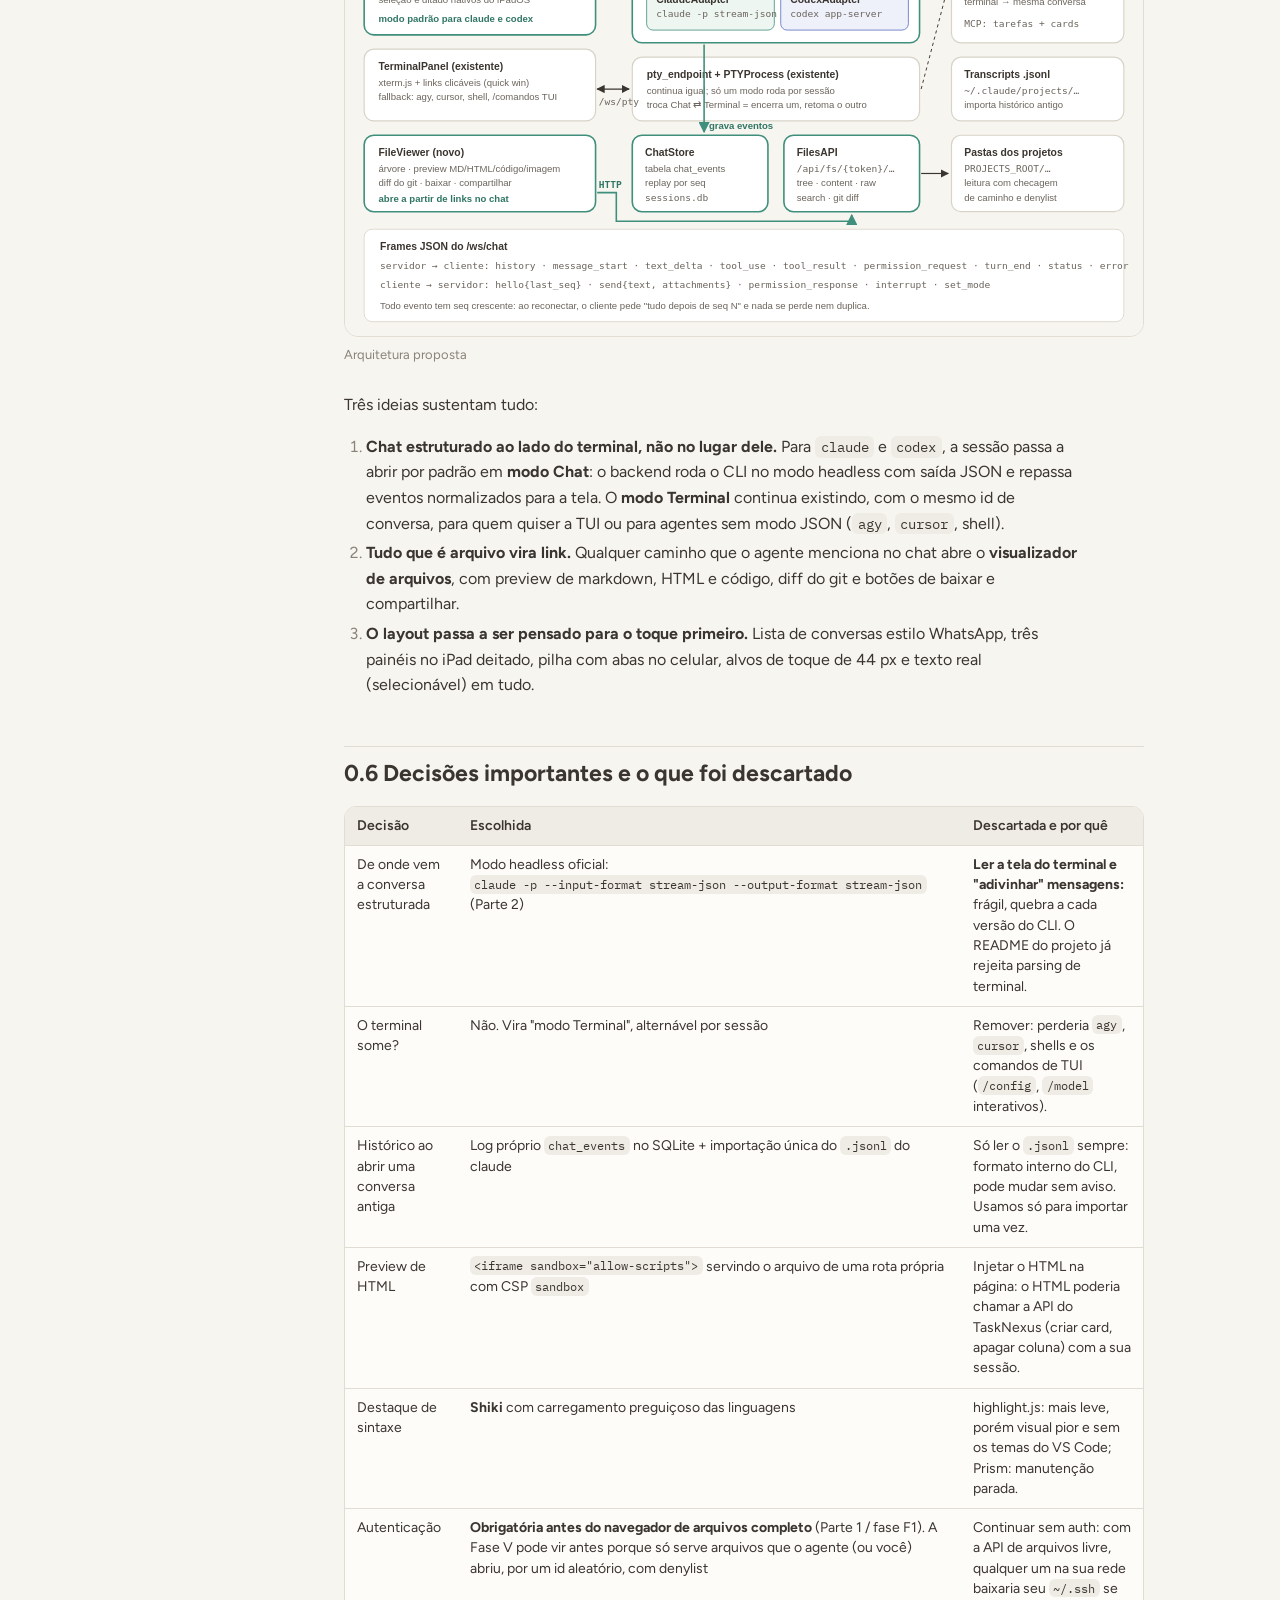
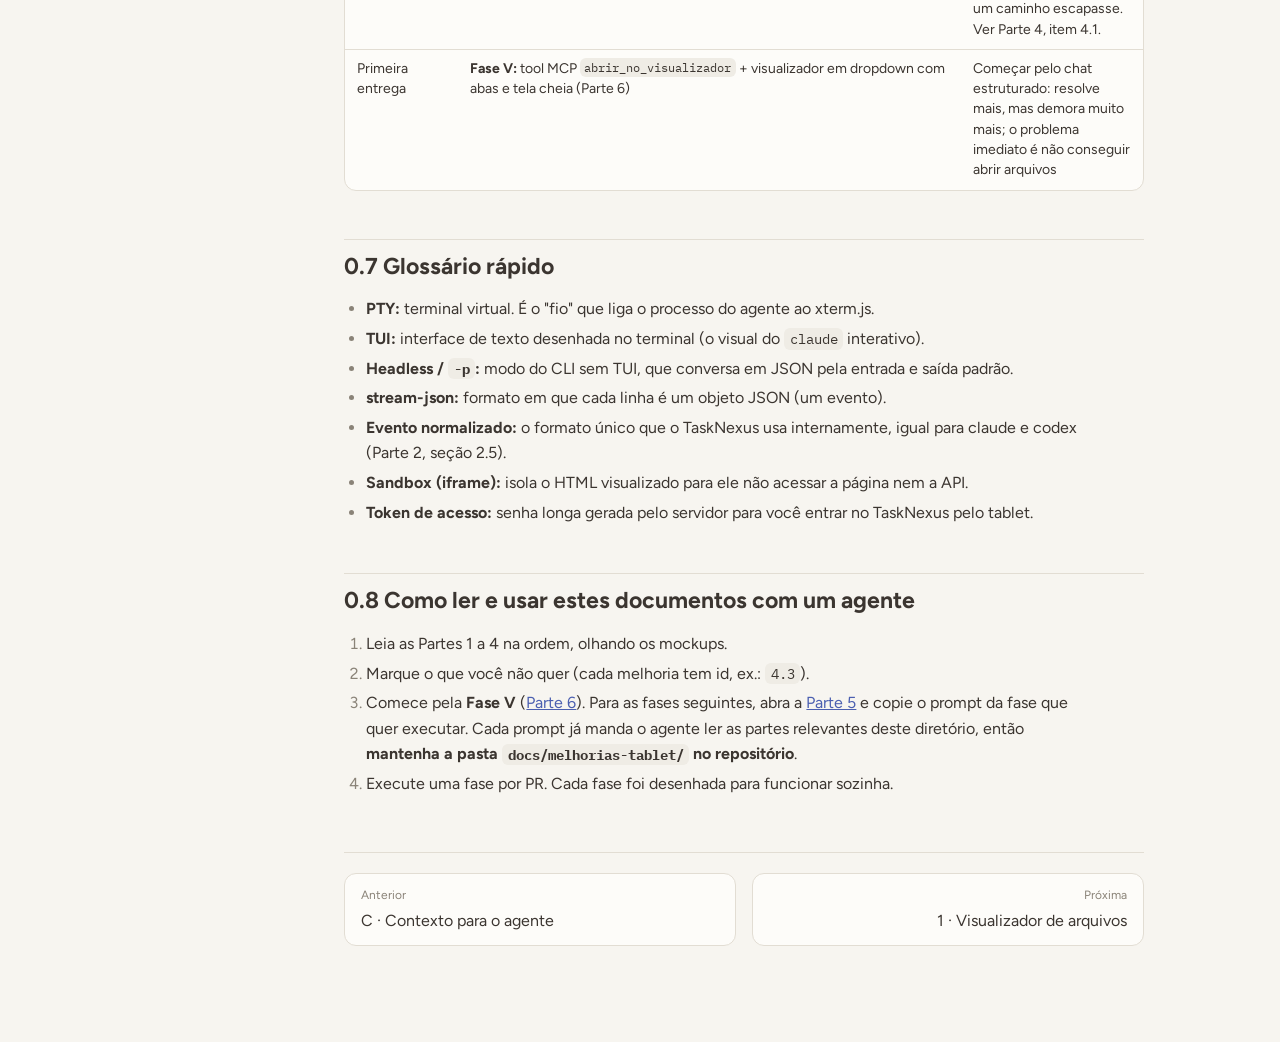
==== commit 3d1a6dc9: "docs: Fase A — aba Artefatos por cliente e projeto no layout atual - Nova Parte 7 (planejamento): te" ====
--- a/docs/melhorias-tablet/00-visao-geral-e-diagnostico.html
+++ b/docs/melhorias-tablet/00-visao-geral-e-diagnostico.html
@@ -145,15 +145,15 @@
 </style>
 </head>
 <body>
-<nav class="topbar" aria-label="Partes"><a href="CONTEXTO-PARA-AGENTE.html">C · Contexto para o agente</a><a class="on" href="00-visao-geral-e-diagnostico.html">0 · Visão geral e diagnóstico</a><a href="01-visualizador-de-arquivos.html">1 · Visualizador de arquivos</a><a href="02-chat-conversacional.html">2 · Chat conversacional</a><a href="03-layout-amigavel.html">3 · Layout amigável</a><a href="04-melhorias-adicionais.html">4 · Melhorias adicionais</a><a href="05-plano-de-execucao-e-prompts.html">5 · Plano e prompts</a><a href="06-planejamento-fase-v.html">6 · Planejamento da Fase V</a></nav>
+<nav class="topbar" aria-label="Partes"><a href="CONTEXTO-PARA-AGENTE.html">C · Contexto para o agente</a><a class="on" href="00-visao-geral-e-diagnostico.html">0 · Visão geral e diagnóstico</a><a href="01-visualizador-de-arquivos.html">1 · Visualizador de arquivos</a><a href="02-chat-conversacional.html">2 · Chat conversacional</a><a href="03-layout-amigavel.html">3 · Layout amigável</a><a href="04-melhorias-adicionais.html">4 · Melhorias adicionais</a><a href="05-plano-de-execucao-e-prompts.html">5 · Plano e prompts</a><a href="06-planejamento-fase-v.html">6 · Planejamento da Fase V</a><a href="07-planejamento-artefatos.html">7 · Planejamento da Fase A</a></nav>
 <div class="shell">
   <aside class="side" aria-label="Navegação">
     <a class="brand" href="#top"><span class="brand-mark">TN</span><span class="brand-text"><b>TaskNexus no Tablet</b><span>Design · UX · TL · Dev</span></span></a>
-    <ul class="parts"><li><a href="CONTEXTO-PARA-AGENTE.html"><span class="n">C</span><span>Contexto para o agente</span></a></li><li><a class="on" href="00-visao-geral-e-diagnostico.html"><span class="n">0</span><span>Visão geral e diagnóstico</span></a></li><li><a href="01-visualizador-de-arquivos.html"><span class="n">1</span><span>Visualizador de arquivos</span></a></li><li><a href="02-chat-conversacional.html"><span class="n">2</span><span>Chat conversacional</span></a></li><li><a href="03-layout-amigavel.html"><span class="n">3</span><span>Layout amigável</span></a></li><li><a href="04-melhorias-adicionais.html"><span class="n">4</span><span>Melhorias adicionais</span></a></li><li><a href="05-plano-de-execucao-e-prompts.html"><span class="n">5</span><span>Plano e prompts</span></a></li><li><a href="06-planejamento-fase-v.html"><span class="n">6</span><span>Planejamento da Fase V</span></a></li></ul>
+    <ul class="parts"><li><a href="CONTEXTO-PARA-AGENTE.html"><span class="n">C</span><span>Contexto para o agente</span></a></li><li><a class="on" href="00-visao-geral-e-diagnostico.html"><span class="n">0</span><span>Visão geral e diagnóstico</span></a></li><li><a href="01-visualizador-de-arquivos.html"><span class="n">1</span><span>Visualizador de arquivos</span></a></li><li><a href="02-chat-conversacional.html"><span class="n">2</span><span>Chat conversacional</span></a></li><li><a href="03-layout-amigavel.html"><span class="n">3</span><span>Layout amigável</span></a></li><li><a href="04-melhorias-adicionais.html"><span class="n">4</span><span>Melhorias adicionais</span></a></li><li><a href="05-plano-de-execucao-e-prompts.html"><span class="n">5</span><span>Plano e prompts</span></a></li><li><a href="06-planejamento-fase-v.html"><span class="n">6</span><span>Planejamento da Fase V</span></a></li><li><a href="07-planejamento-artefatos.html"><span class="n">7</span><span>Planejamento da Fase A</span></a></li></ul>
     <div class="toc"><p class="toc-title">Nesta página</p><ul><li><a href="#01-o-pedido-em-uma-frase-por-item">0.1 O pedido, em uma frase por item</a></li><li><a href="#02-a-equipe-e-o-que-cada-papel-olhou">0.2 A equipe e o que cada papel olhou</a></li><li><a href="#03-como-o-tasknexus-funciona-hoje-resumo-técnico">0.3 Como o TaskNexus funciona hoje (resumo técnico)</a></li><li><a href="#04-por-que-o-terminal-é-ruim-no-tablet-causa-raiz">0.4 Por que o terminal é ruim no tablet (causa raiz)</a></li><li><a href="#05-a-solução-em-uma-imagem">0.5 A solução em uma imagem</a></li><li><a href="#06-decisões-importantes-e-o-que-foi-descartado">0.6 Decisões importantes e o que foi descartado</a></li><li><a href="#07-glossário-rápido">0.7 Glossário rápido</a></li><li><a href="#08-como-ler-e-usar-estes-documentos-com-um-agente">0.8 Como ler e usar estes documentos com um agente</a></li></ul></div>
     <button class="theme-btn" type="button">Tema: sistema</button>
   </aside>
-  <main id="top"><article class="doc"><p class="eyebrow">Parte 0 de 6</p><h1 id="parte-0-visão-geral-e-diagnóstico">Parte 0 — Visão geral e diagnóstico</h1>
+  <main id="top"><article class="doc"><p class="eyebrow">Parte 0 de 7</p><h1 id="parte-0-visão-geral-e-diagnóstico">Parte 0 — Visão geral e diagnóstico</h1>
 <blockquote>
 <p><strong>Para quem é este documento:</strong> para você (Bruno) entender o problema e as
 decisões, e para o agente que vai implementar entender <em>por que</em> cada
@@ -173,6 +173,11 @@
 <td>1a</td>
 <td><strong>Primeira entrega:</strong> como links no terminal não são clicáveis, o próprio agente faz o arquivo aparecer na tela, cada abertura vira uma aba nova, com botão de tela cheia</td>
 <td><a href="06-planejamento-fase-v.html">Parte 6 — Planejamento da Fase V</a></td>
+</tr>
+<tr>
+<td>1a+</td>
+<td>Aba <strong>Artefatos</strong> por cliente e projeto (md, pdf, html), abrindo no painel lateral de visualização, sem mudar o layout</td>
+<td><a href="07-planejamento-artefatos.html">Parte 7 — Planejamento da Fase A</a></td>
 </tr>
 <tr>
 <td>1b</td>
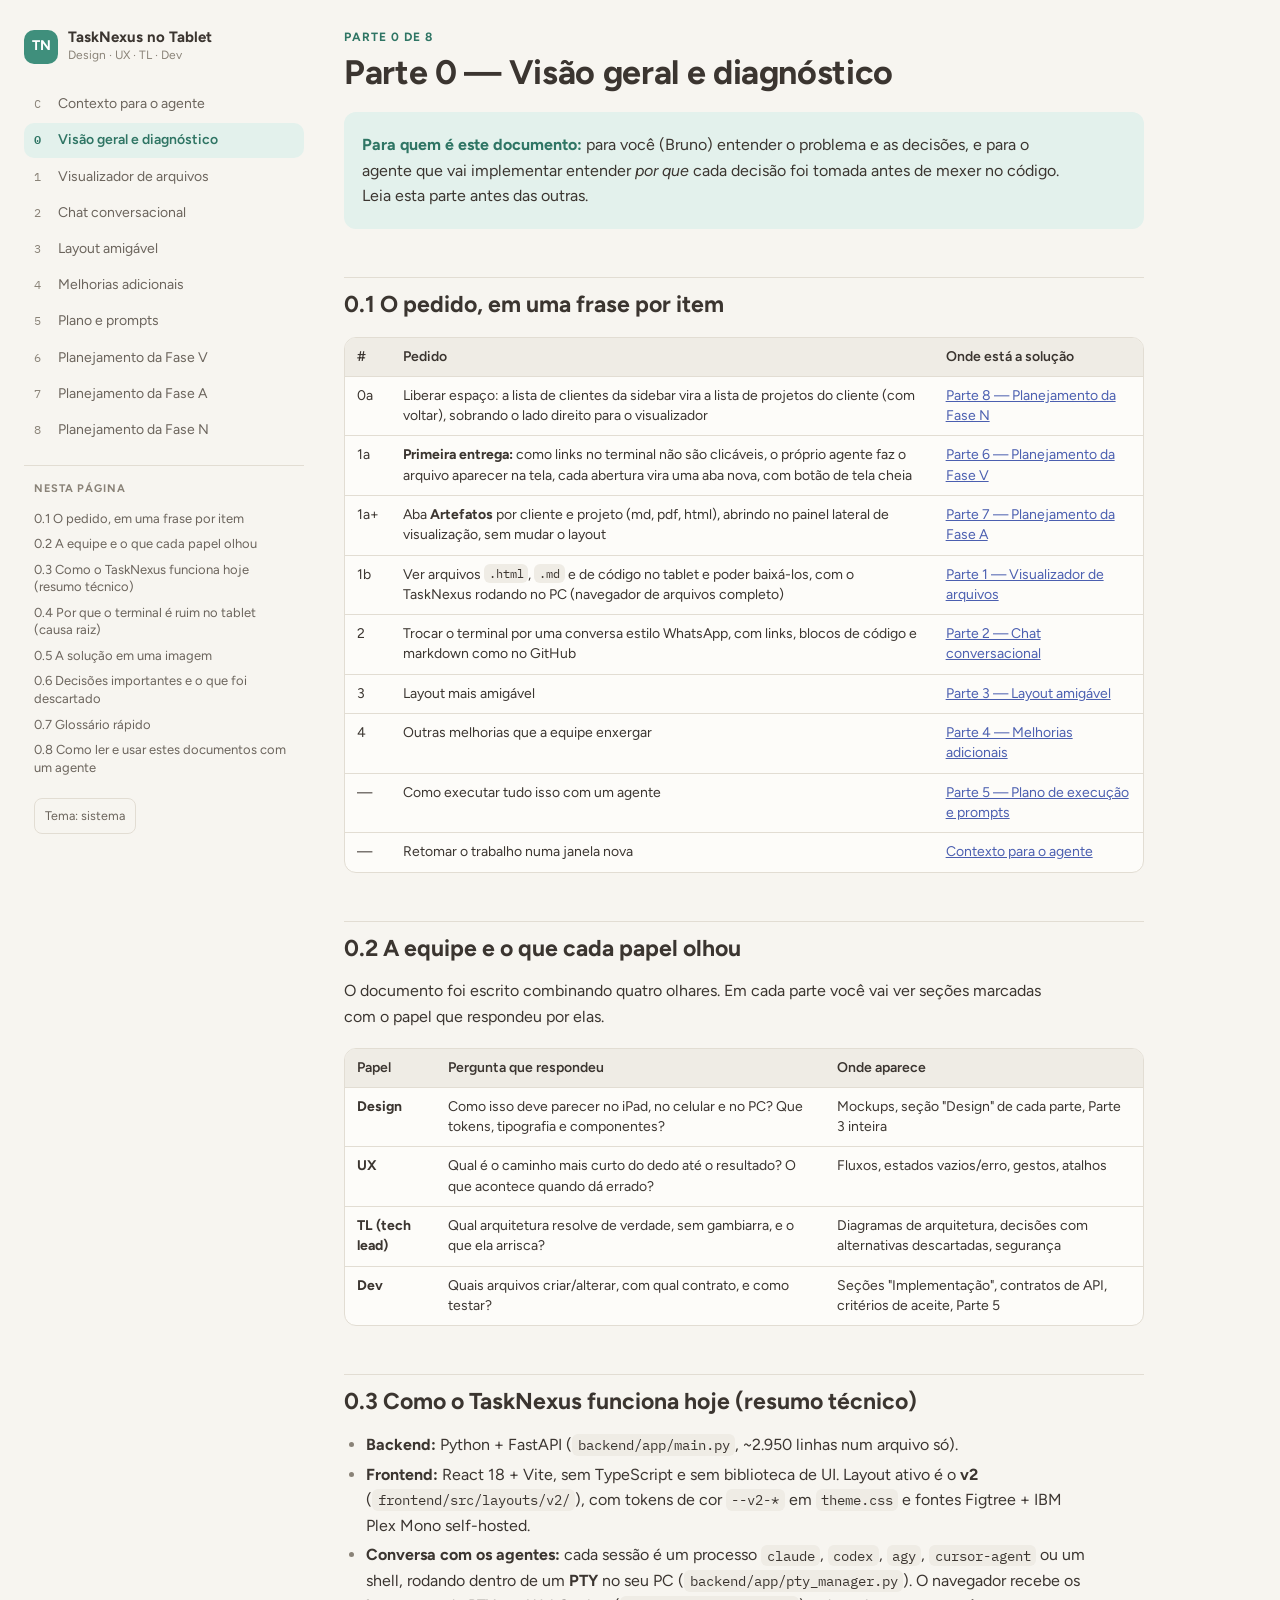
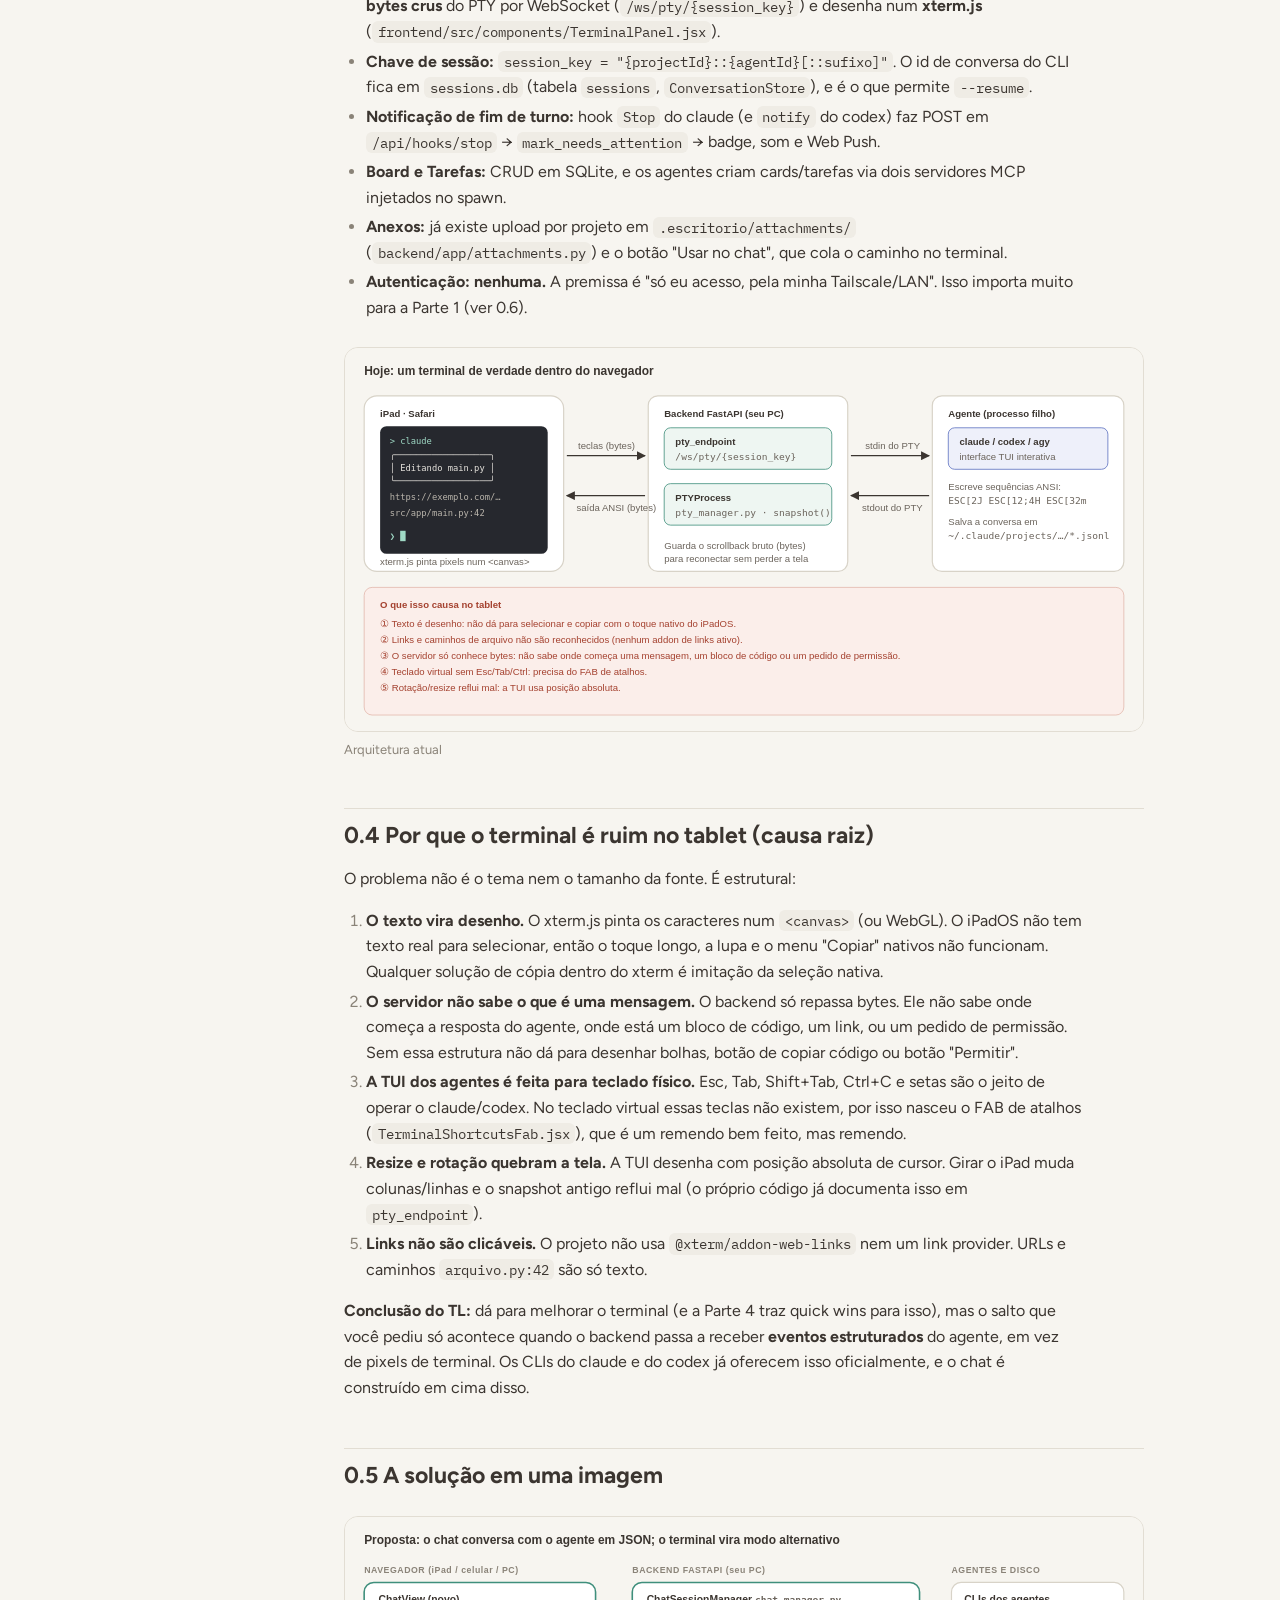
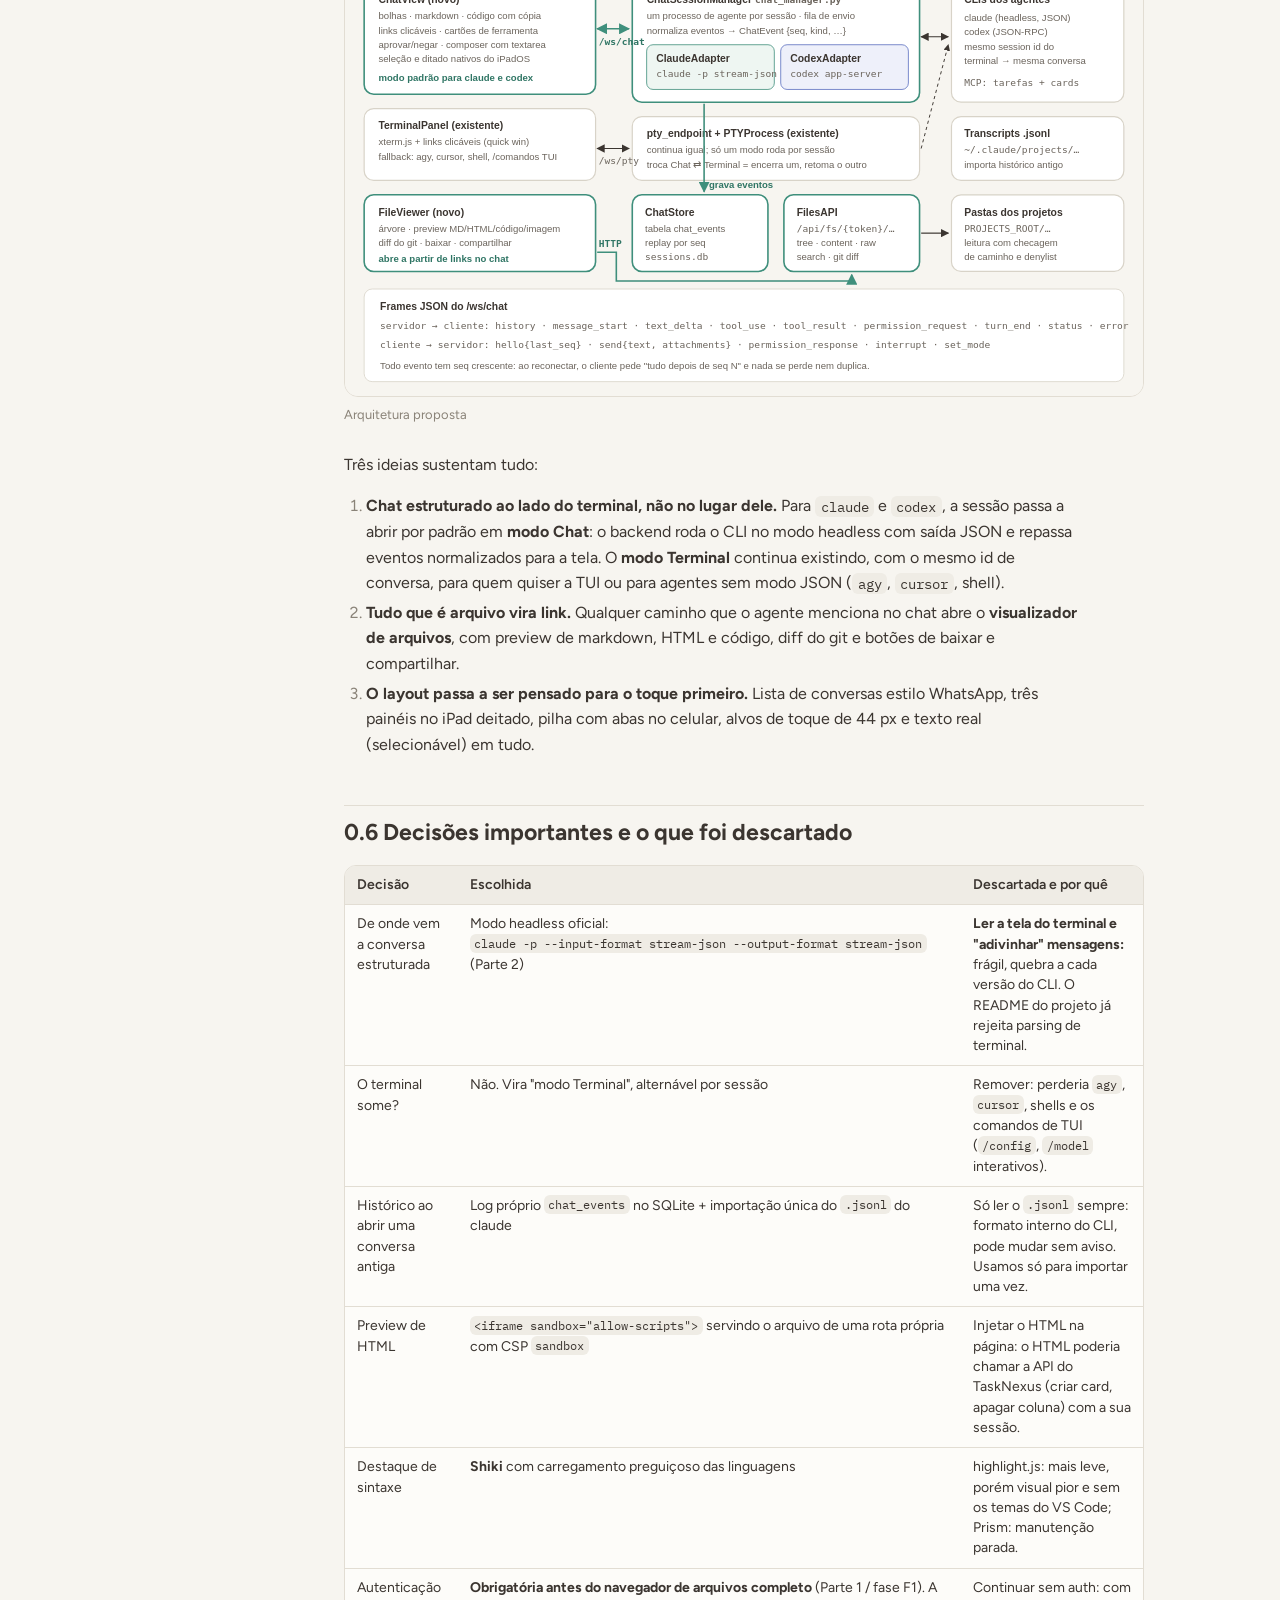
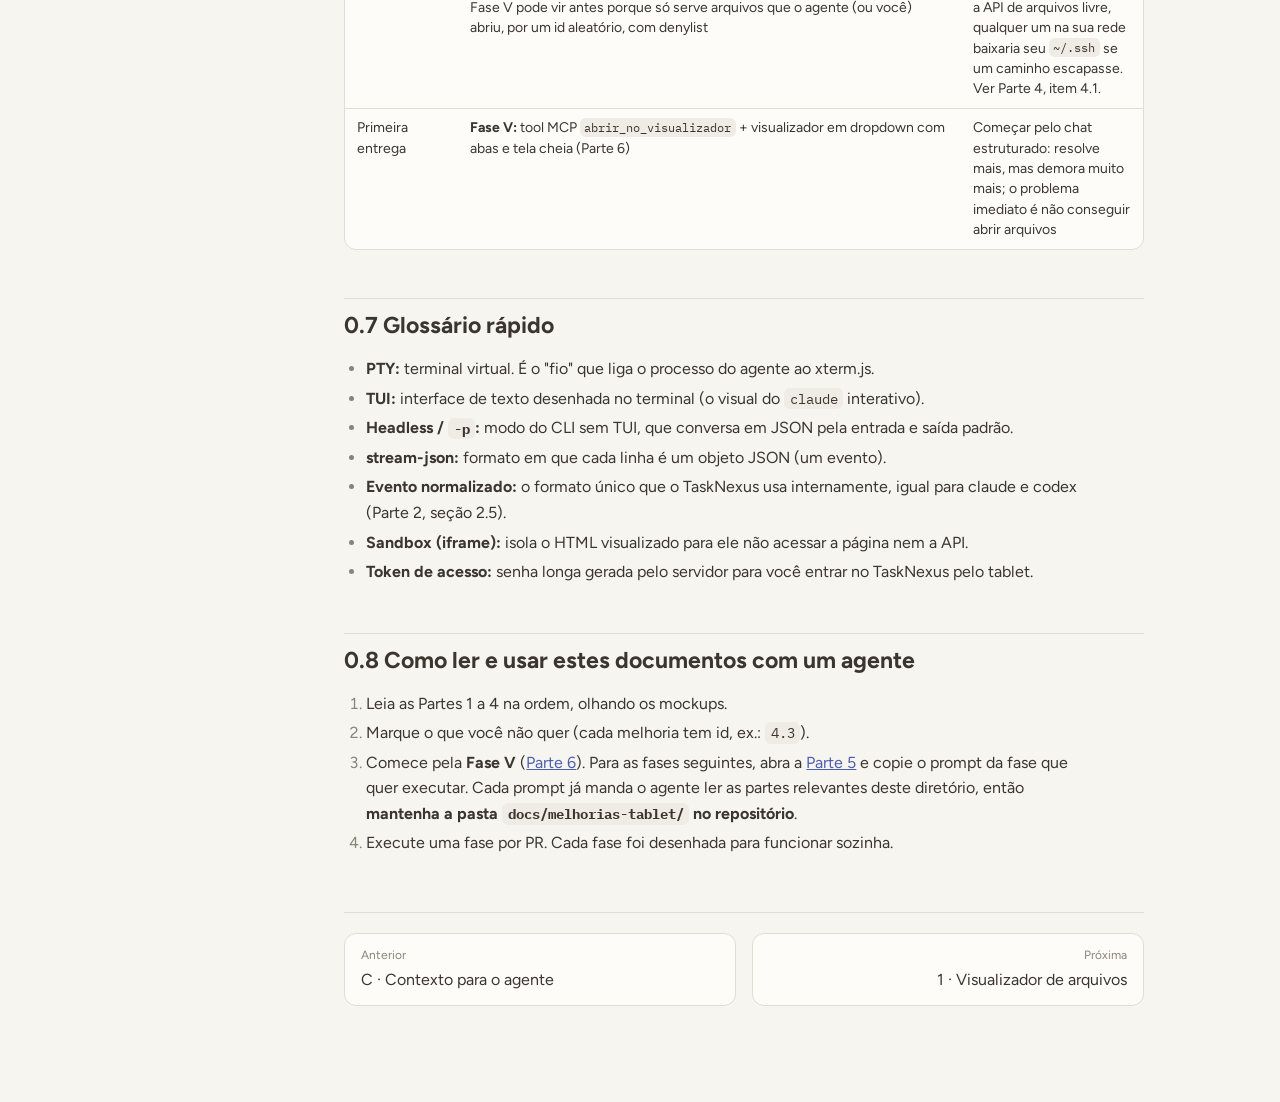
==== commit fb79bfbb: "docs: Fase N — sidebar cliente → projeto e visualizador à direita - Nova Parte 8 (planejamento): a l" ====
--- a/docs/melhorias-tablet/00-visao-geral-e-diagnostico.html
+++ b/docs/melhorias-tablet/00-visao-geral-e-diagnostico.html
@@ -145,15 +145,15 @@
 </style>
 </head>
 <body>
-<nav class="topbar" aria-label="Partes"><a href="CONTEXTO-PARA-AGENTE.html">C · Contexto para o agente</a><a class="on" href="00-visao-geral-e-diagnostico.html">0 · Visão geral e diagnóstico</a><a href="01-visualizador-de-arquivos.html">1 · Visualizador de arquivos</a><a href="02-chat-conversacional.html">2 · Chat conversacional</a><a href="03-layout-amigavel.html">3 · Layout amigável</a><a href="04-melhorias-adicionais.html">4 · Melhorias adicionais</a><a href="05-plano-de-execucao-e-prompts.html">5 · Plano e prompts</a><a href="06-planejamento-fase-v.html">6 · Planejamento da Fase V</a><a href="07-planejamento-artefatos.html">7 · Planejamento da Fase A</a></nav>
+<nav class="topbar" aria-label="Partes"><a href="CONTEXTO-PARA-AGENTE.html">C · Contexto para o agente</a><a class="on" href="00-visao-geral-e-diagnostico.html">0 · Visão geral e diagnóstico</a><a href="01-visualizador-de-arquivos.html">1 · Visualizador de arquivos</a><a href="02-chat-conversacional.html">2 · Chat conversacional</a><a href="03-layout-amigavel.html">3 · Layout amigável</a><a href="04-melhorias-adicionais.html">4 · Melhorias adicionais</a><a href="05-plano-de-execucao-e-prompts.html">5 · Plano e prompts</a><a href="06-planejamento-fase-v.html">6 · Planejamento da Fase V</a><a href="07-planejamento-artefatos.html">7 · Planejamento da Fase A</a><a href="08-planejamento-navegacao-cliente-projeto.html">8 · Planejamento da Fase N</a></nav>
 <div class="shell">
   <aside class="side" aria-label="Navegação">
     <a class="brand" href="#top"><span class="brand-mark">TN</span><span class="brand-text"><b>TaskNexus no Tablet</b><span>Design · UX · TL · Dev</span></span></a>
-    <ul class="parts"><li><a href="CONTEXTO-PARA-AGENTE.html"><span class="n">C</span><span>Contexto para o agente</span></a></li><li><a class="on" href="00-visao-geral-e-diagnostico.html"><span class="n">0</span><span>Visão geral e diagnóstico</span></a></li><li><a href="01-visualizador-de-arquivos.html"><span class="n">1</span><span>Visualizador de arquivos</span></a></li><li><a href="02-chat-conversacional.html"><span class="n">2</span><span>Chat conversacional</span></a></li><li><a href="03-layout-amigavel.html"><span class="n">3</span><span>Layout amigável</span></a></li><li><a href="04-melhorias-adicionais.html"><span class="n">4</span><span>Melhorias adicionais</span></a></li><li><a href="05-plano-de-execucao-e-prompts.html"><span class="n">5</span><span>Plano e prompts</span></a></li><li><a href="06-planejamento-fase-v.html"><span class="n">6</span><span>Planejamento da Fase V</span></a></li><li><a href="07-planejamento-artefatos.html"><span class="n">7</span><span>Planejamento da Fase A</span></a></li></ul>
+    <ul class="parts"><li><a href="CONTEXTO-PARA-AGENTE.html"><span class="n">C</span><span>Contexto para o agente</span></a></li><li><a class="on" href="00-visao-geral-e-diagnostico.html"><span class="n">0</span><span>Visão geral e diagnóstico</span></a></li><li><a href="01-visualizador-de-arquivos.html"><span class="n">1</span><span>Visualizador de arquivos</span></a></li><li><a href="02-chat-conversacional.html"><span class="n">2</span><span>Chat conversacional</span></a></li><li><a href="03-layout-amigavel.html"><span class="n">3</span><span>Layout amigável</span></a></li><li><a href="04-melhorias-adicionais.html"><span class="n">4</span><span>Melhorias adicionais</span></a></li><li><a href="05-plano-de-execucao-e-prompts.html"><span class="n">5</span><span>Plano e prompts</span></a></li><li><a href="06-planejamento-fase-v.html"><span class="n">6</span><span>Planejamento da Fase V</span></a></li><li><a href="07-planejamento-artefatos.html"><span class="n">7</span><span>Planejamento da Fase A</span></a></li><li><a href="08-planejamento-navegacao-cliente-projeto.html"><span class="n">8</span><span>Planejamento da Fase N</span></a></li></ul>
     <div class="toc"><p class="toc-title">Nesta página</p><ul><li><a href="#01-o-pedido-em-uma-frase-por-item">0.1 O pedido, em uma frase por item</a></li><li><a href="#02-a-equipe-e-o-que-cada-papel-olhou">0.2 A equipe e o que cada papel olhou</a></li><li><a href="#03-como-o-tasknexus-funciona-hoje-resumo-técnico">0.3 Como o TaskNexus funciona hoje (resumo técnico)</a></li><li><a href="#04-por-que-o-terminal-é-ruim-no-tablet-causa-raiz">0.4 Por que o terminal é ruim no tablet (causa raiz)</a></li><li><a href="#05-a-solução-em-uma-imagem">0.5 A solução em uma imagem</a></li><li><a href="#06-decisões-importantes-e-o-que-foi-descartado">0.6 Decisões importantes e o que foi descartado</a></li><li><a href="#07-glossário-rápido">0.7 Glossário rápido</a></li><li><a href="#08-como-ler-e-usar-estes-documentos-com-um-agente">0.8 Como ler e usar estes documentos com um agente</a></li></ul></div>
     <button class="theme-btn" type="button">Tema: sistema</button>
   </aside>
-  <main id="top"><article class="doc"><p class="eyebrow">Parte 0 de 7</p><h1 id="parte-0-visão-geral-e-diagnóstico">Parte 0 — Visão geral e diagnóstico</h1>
+  <main id="top"><article class="doc"><p class="eyebrow">Parte 0 de 8</p><h1 id="parte-0-visão-geral-e-diagnóstico">Parte 0 — Visão geral e diagnóstico</h1>
 <blockquote>
 <p><strong>Para quem é este documento:</strong> para você (Bruno) entender o problema e as
 decisões, e para o agente que vai implementar entender <em>por que</em> cada
@@ -169,6 +169,11 @@
 </tr>
 </thead>
 <tbody>
+<tr>
+<td>0a</td>
+<td>Liberar espaço: a lista de clientes da sidebar vira a lista de projetos do cliente (com voltar), sobrando o lado direito para o visualizador</td>
+<td><a href="08-planejamento-navegacao-cliente-projeto.html">Parte 8 — Planejamento da Fase N</a></td>
+</tr>
 <tr>
 <td>1a</td>
 <td><strong>Primeira entrega:</strong> como links no terminal não são clicáveis, o próprio agente faz o arquivo aparecer na tela, cada abertura vira uma aba nova, com botão de tela cheia</td>
